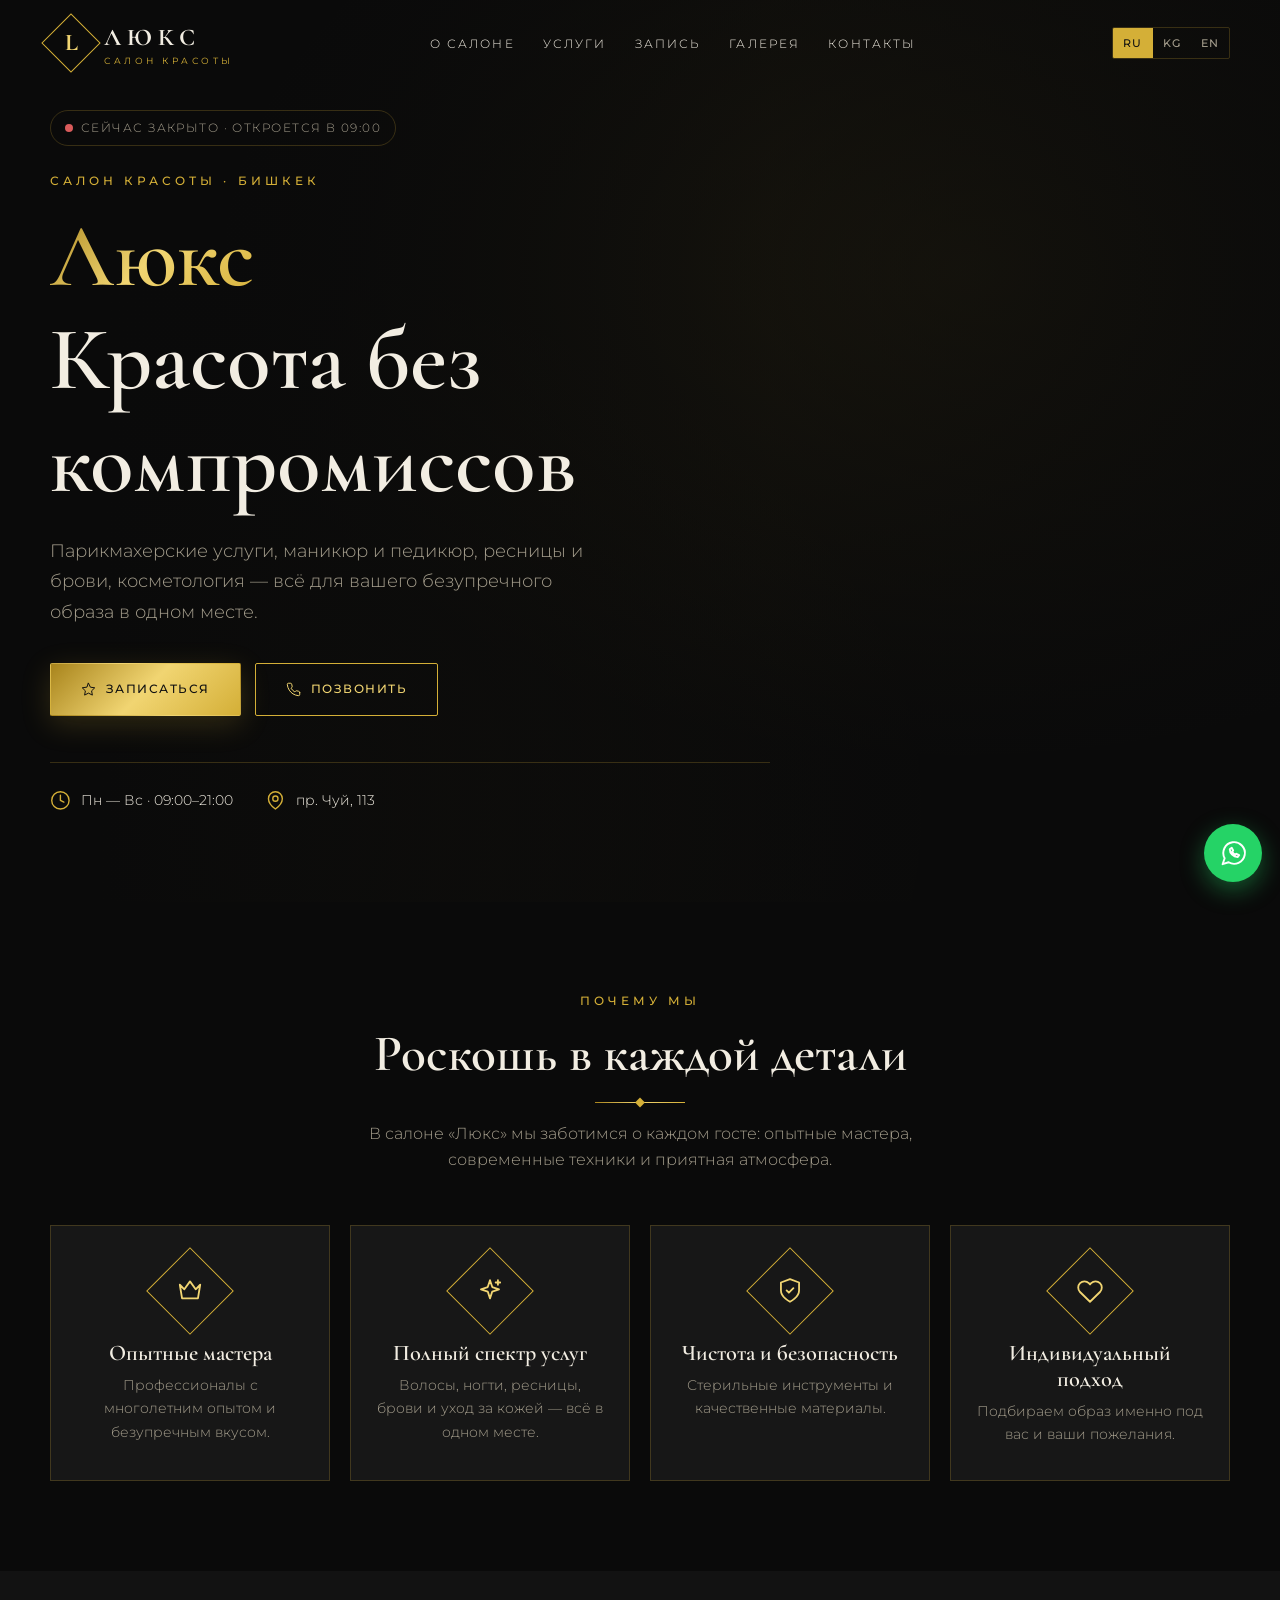
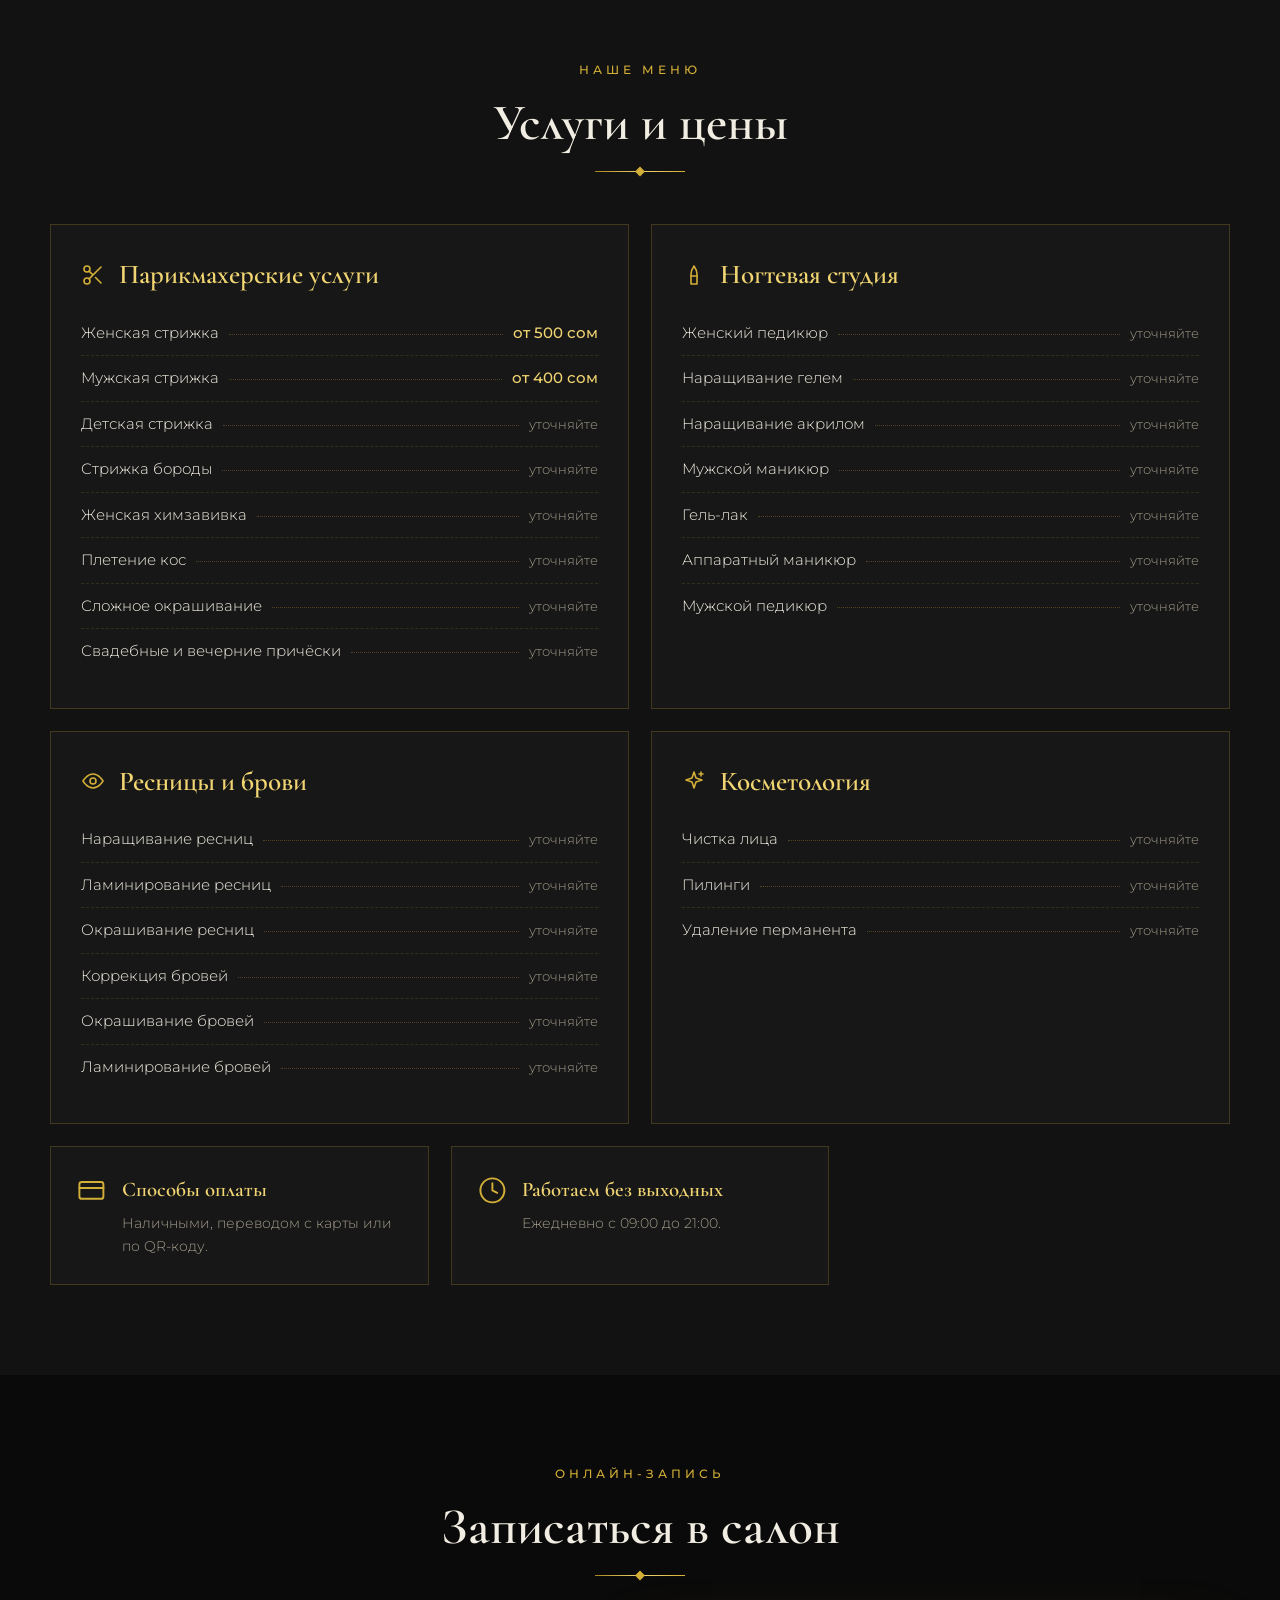
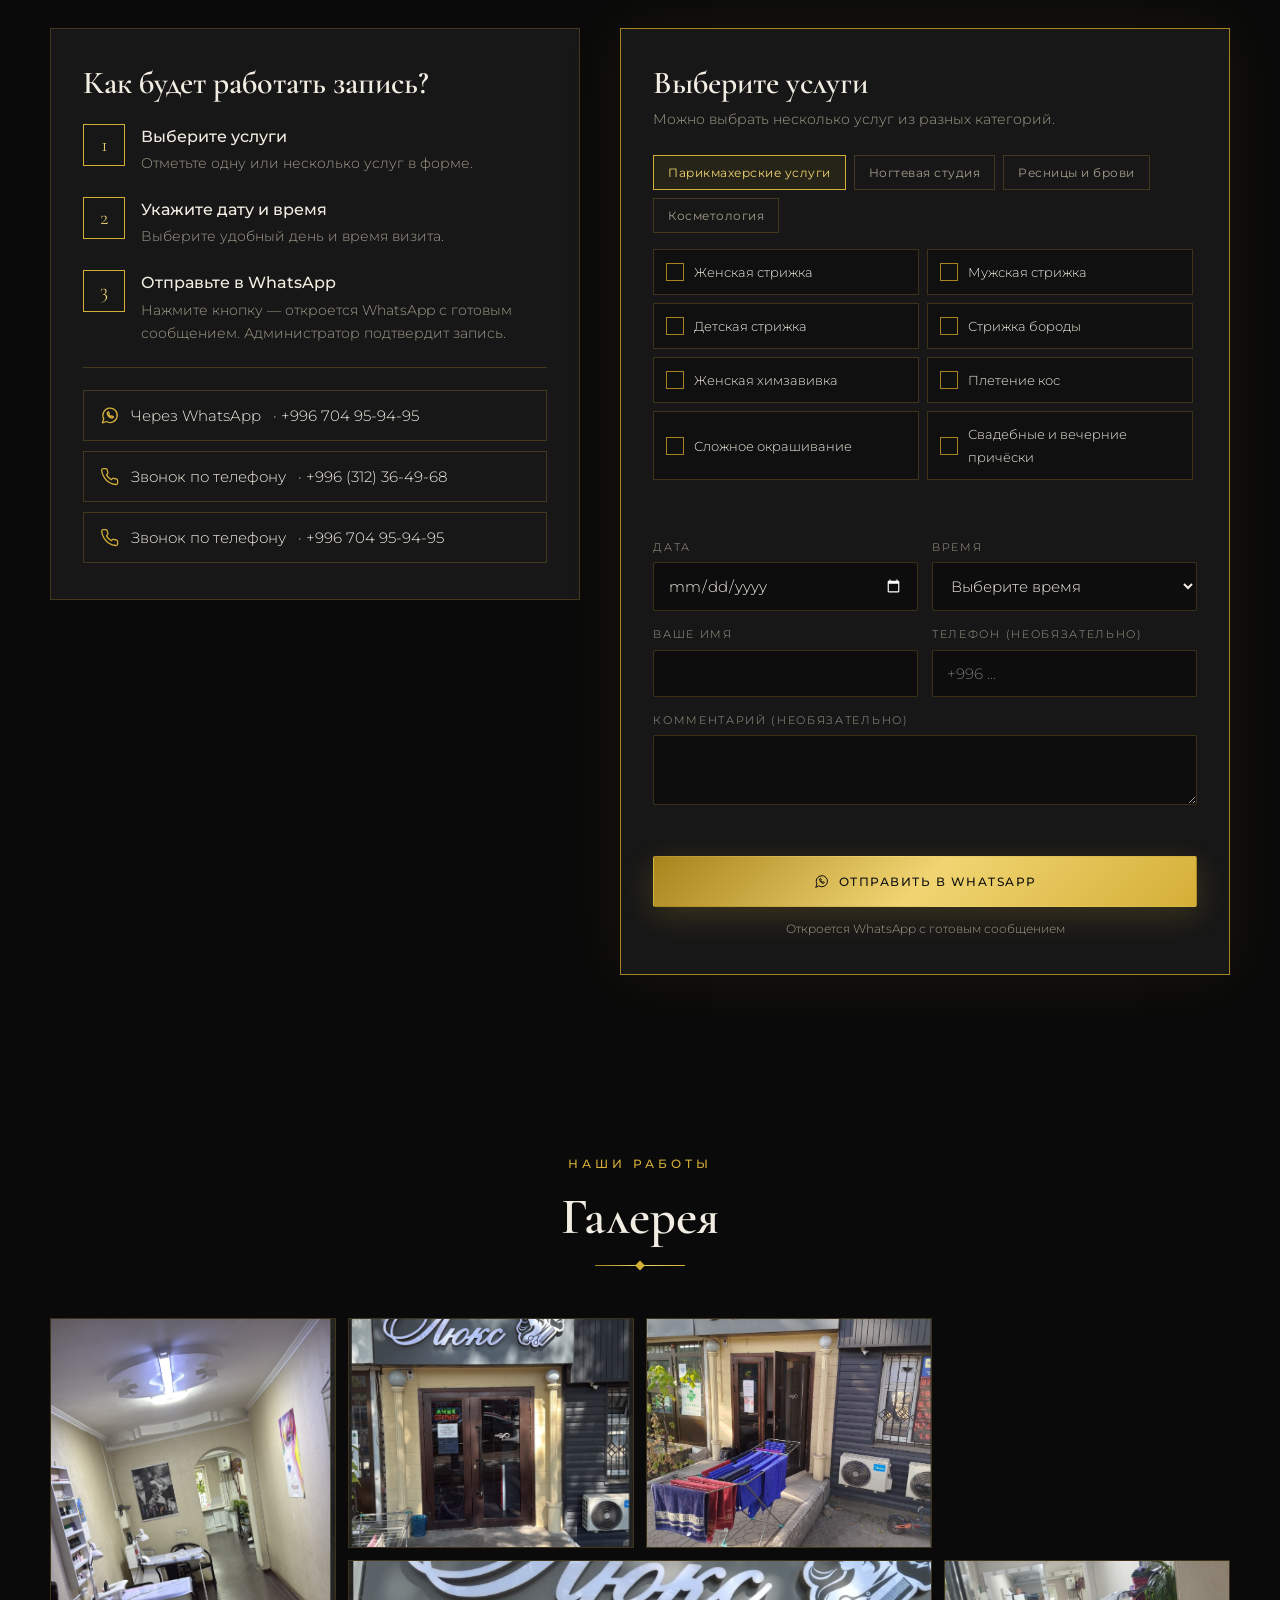
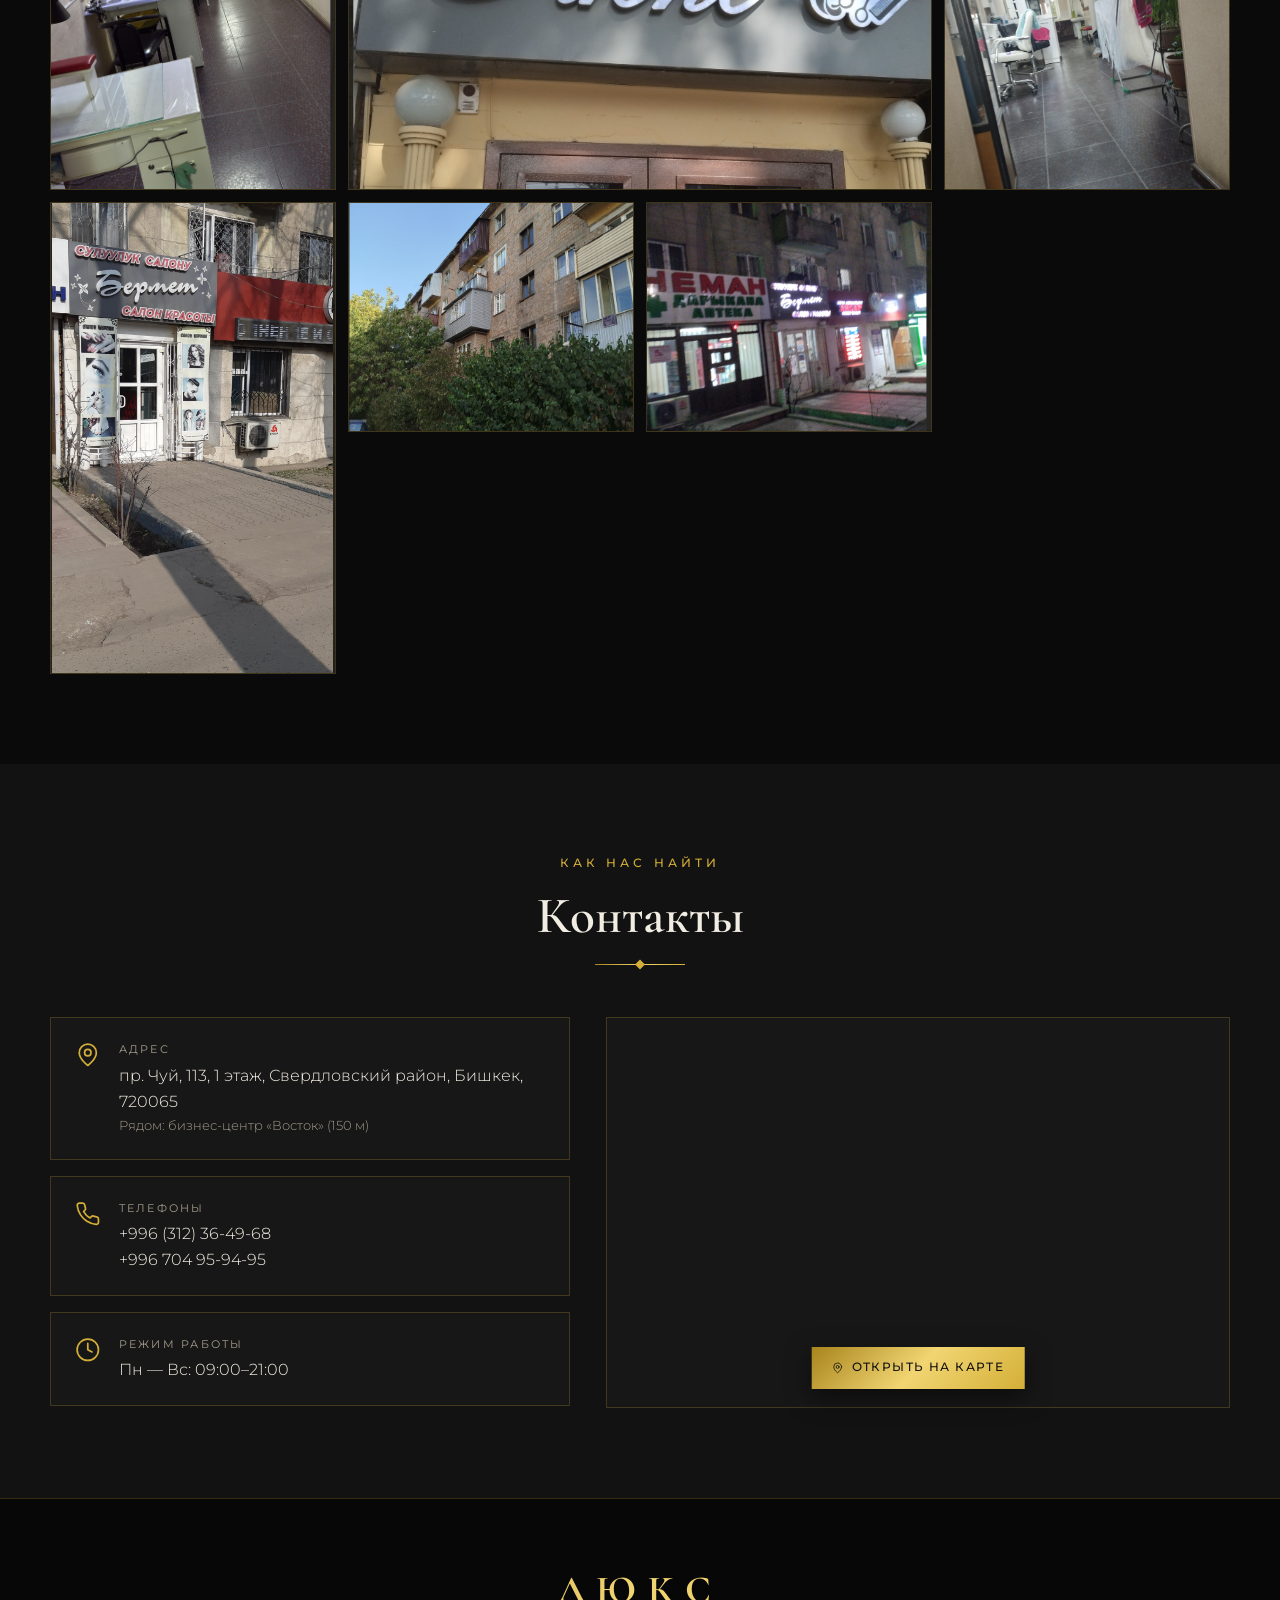
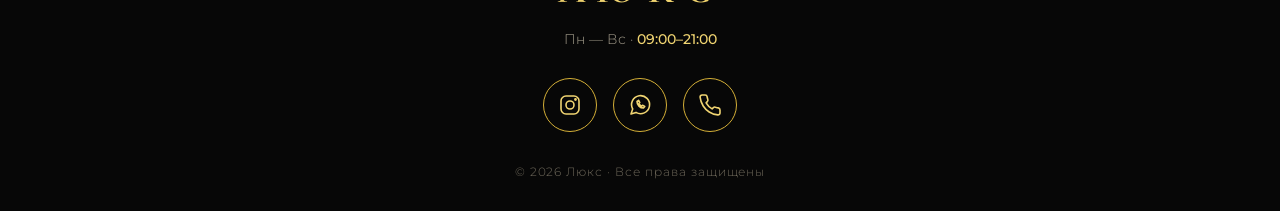
==== index.html @ d531ae34 "new site Lux" ====
<!DOCTYPE html>
<html lang="ru">
<head>
<meta charset="UTF-8">
<meta name="viewport" content="width=device-width, initial-scale=1">
<title>Люкс — Салон красоты, Бишкек</title>
<meta name="description" content="Салон красоты «Люкс» в Бишкеке: парикмахерские услуги, маникюр, педикюр, ресницы, брови, косметология. Ежедневно 09:00–21:00.">
<link rel="preconnect" href="https://fonts.googleapis.com">
<link rel="preconnect" href="https://fonts.gstatic.com" crossorigin>
<link href="https://fonts.googleapis.com/css2?family=Cormorant+Garamond:wght@500;600;700&family=Montserrat:wght@300;400;500;600&display=swap" rel="stylesheet">
<style>
:root{
  --bg:#0a0a0a; --bg2:#121212; --card:#171717; --line:rgba(212,175,55,.22);
  --gold:#d4af37; --gold2:#f1d572; --gold3:#a8841c; --text:#f2ede2; --muted:#a49d8c;
  --grad:linear-gradient(135deg,#a8841c 0%,#f1d572 50%,#d4af37 100%);
}
*{box-sizing:border-box;margin:0;padding:0}
html{scroll-behavior:smooth;-webkit-text-size-adjust:100%}
body{background:var(--bg);color:var(--text);font-family:'Montserrat',sans-serif;font-weight:300;line-height:1.65;overflow-x:hidden}
img{max-width:100%;display:block}
a{color:inherit;text-decoration:none}
svg{width:1em;height:1em;fill:none;stroke:currentColor;stroke-width:1.6;stroke-linecap:round;stroke-linejoin:round;flex:none}
.container{width:min(1180px,100% - 32px);margin-inline:auto}
section{padding:90px 0}
h1,h2,h3{font-family:'Cormorant Garamond',serif;font-weight:600;line-height:1.15}
.gold-text{background:var(--grad);-webkit-background-clip:text;background-clip:text;color:transparent}
.eyebrow{color:var(--gold);letter-spacing:.35em;text-transform:uppercase;font-size:.72rem;font-weight:500;display:block;margin-bottom:14px}
.section-head{text-align:center;margin-bottom:52px}
.section-head h2{font-size:clamp(2rem,5vw,3.2rem)}
.section-head .sep{width:90px;height:1px;background:var(--grad);margin:18px auto 0;position:relative}
.section-head .sep::after{content:"";position:absolute;left:50%;top:-3px;width:7px;height:7px;background:var(--gold);transform:translateX(-50%) rotate(45deg)}
.section-head p{color:var(--muted);margin-top:18px;max-width:560px;margin-inline:auto}

/* Buttons */
.btn{display:inline-flex;align-items:center;justify-content:center;gap:10px;padding:15px 30px;border-radius:2px;font-weight:500;letter-spacing:.12em;text-transform:uppercase;font-size:.78rem;border:1px solid var(--gold);cursor:pointer;transition:.3s;font-family:inherit}
.btn svg{font-size:1.2em}
.btn-gold{background:var(--grad);color:#111;border-color:transparent;box-shadow:0 8px 30px rgba(212,175,55,.2)}
.btn-gold:hover{transform:translateY(-2px);box-shadow:0 12px 36px rgba(212,175,55,.38)}
.btn-line{background:transparent;color:var(--gold2)}
.btn-line:hover{background:var(--gold);color:#111}

/* Header */
header{position:fixed;inset:0 0 auto 0;z-index:50;transition:.35s;padding:18px 0}
header.scrolled{background:rgba(10,10,10,.92);backdrop-filter:blur(12px);padding:10px 0;border-bottom:1px solid var(--line)}
.nav{display:flex;align-items:center;justify-content:space-between;gap:16px}
.logo{display:flex;align-items:center;gap:12px}
.logo-mark{width:42px;height:42px;border:1px solid var(--gold);display:grid;place-items:center;transform:rotate(45deg)}
.logo-mark span{transform:rotate(-45deg);font-family:'Cormorant Garamond',serif;font-size:1.5rem;font-weight:700;color:var(--gold2)}
.logo-text{font-family:'Cormorant Garamond',serif;font-size:1.5rem;letter-spacing:.25em;font-weight:700}
.logo-text small{display:block;font-family:'Montserrat';font-size:.55rem;letter-spacing:.4em;color:var(--gold);font-weight:400;margin-top:-4px}
nav ul{display:flex;gap:28px;list-style:none}
nav a{font-size:.74rem;letter-spacing:.18em;text-transform:uppercase;color:var(--text);position:relative;padding:6px 0;transition:.3s}
nav a::after{content:"";position:absolute;left:0;bottom:0;height:1px;width:0;background:var(--gold);transition:.3s}
nav a:hover{color:var(--gold2)}nav a:hover::after{width:100%}
.nav-right{display:flex;align-items:center;gap:14px}
.lang{display:flex;border:1px solid var(--line);border-radius:2px;overflow:hidden}
.lang button{background:none;border:0;color:var(--muted);font:500 .7rem 'Montserrat';padding:8px 10px;cursor:pointer;letter-spacing:.1em;transition:.2s}
.lang button.active{background:var(--gold);color:#111}
.burger{display:none;background:none;border:1px solid var(--line);color:var(--gold);width:42px;height:42px;font-size:1.3rem;cursor:pointer;border-radius:2px;place-items:center}

/* Hero */
.hero{min-height:100vh;min-height:100svh;display:flex;align-items:center;position:relative;padding-top:110px;
  background:radial-gradient(ellipse at 75% 30%,rgba(212,175,55,.14),transparent 55%),radial-gradient(ellipse at 10% 90%,rgba(212,175,55,.08),transparent 50%),var(--bg)}
.hero::before{content:"";position:absolute;inset:0;background-image:url('photos/hero.jpg');background-size:cover;background-position:center;opacity:.28}
.hero::after{content:"";position:absolute;inset:0;background:linear-gradient(90deg,var(--bg) 8%,rgba(10,10,10,.55) 60%,rgba(10,10,10,.85))}
.hero .container{position:relative;z-index:2}
.hero-inner{max-width:720px}
.hero h1{font-size:clamp(2.6rem,8vw,5.6rem);margin-bottom:22px}
.hero p.lead{font-size:clamp(1rem,2vw,1.15rem);color:var(--muted);max-width:540px;margin-bottom:36px}
.hero-actions{display:flex;flex-wrap:wrap;gap:14px;margin-bottom:46px}
.hero-info{display:flex;flex-wrap:wrap;gap:12px 32px;padding-top:26px;border-top:1px solid var(--line)}
.hero-info div{display:flex;align-items:center;gap:10px;font-size:.88rem}
.hero-info svg{color:var(--gold);font-size:1.3rem}
.status{display:inline-flex;align-items:center;gap:8px;font-size:.75rem;letter-spacing:.12em;text-transform:uppercase;padding:7px 14px;border:1px solid var(--line);border-radius:30px;margin-bottom:26px;color:var(--muted)}
.status i{width:8px;height:8px;border-radius:50%;background:#777}
.status.open i{background:#3ecf6e;box-shadow:0 0 10px #3ecf6e}.status.open{color:#bfe8cd}
.status.closed i{background:#d95b5b}

/* About */
.about-grid{display:grid;grid-template-columns:repeat(4,1fr);gap:20px}
.feat{background:var(--card);border:1px solid var(--line);padding:34px 24px;text-align:center;transition:.35s;position:relative}
.feat:hover{transform:translateY(-6px);border-color:var(--gold)}
.feat .ico{width:62px;height:62px;margin:0 auto 18px;border:1px solid var(--gold);display:grid;place-items:center;font-size:1.7rem;color:var(--gold2);transform:rotate(45deg)}
.feat .ico svg{transform:rotate(-45deg)}
.feat h3{font-size:1.4rem;margin-bottom:8px}
.feat p{color:var(--muted);font-size:.88rem}

/* Services */
.services{background:var(--bg2)}
.svc-grid{display:grid;grid-template-columns:repeat(2,1fr);gap:22px}
.svc-card{background:var(--card);border:1px solid var(--line);padding:34px 30px;transition:.3s}
.svc-card:hover{border-color:var(--gold)}
.svc-card h3{display:flex;align-items:center;gap:14px;font-size:1.7rem;margin-bottom:20px;color:var(--gold2)}
.svc-card h3 svg{font-size:1.5rem;color:var(--gold)}
.svc-list{list-style:none}
.svc-list li{display:flex;align-items:baseline;gap:10px;padding:10px 0;border-bottom:1px dashed rgba(212,175,55,.15);font-size:.93rem}
.svc-list li:last-child{border:0}
.svc-list .dots{flex:1;border-bottom:1px dotted rgba(212,175,55,.3);transform:translateY(-3px)}
.svc-list .price{color:var(--gold2);font-weight:500;white-space:nowrap}
.svc-list .price.ask{color:var(--muted);font-weight:300;font-size:.8rem}
.extras{display:grid;grid-template-columns:repeat(3,1fr);gap:22px;margin-top:22px}
.extra{background:var(--card);border:1px solid var(--line);padding:26px;display:flex;gap:16px;align-items:flex-start}
.extra svg{font-size:1.8rem;color:var(--gold);margin-top:3px}
.extra h4{font-family:'Cormorant Garamond',serif;font-size:1.3rem;color:var(--gold2);margin-bottom:4px;font-weight:600}
.extra p{color:var(--muted);font-size:.88rem}

/* Booking */
.booking-wrap{display:grid;grid-template-columns:1fr 1.15fr;gap:40px;align-items:start}
.how{background:var(--card);border:1px solid var(--line);padding:36px 32px}
.how h3{font-size:2rem;margin-bottom:22px}
.how .step{display:flex;gap:16px;margin-bottom:22px}
.how .step .n{width:42px;height:42px;flex:none;display:grid;place-items:center;border:1px solid var(--gold);color:var(--gold2);font-family:'Cormorant Garamond',serif;font-size:1.3rem}
.how .step h4{font-size:1rem;font-weight:500;margin-bottom:2px}
.how .step p{color:var(--muted);font-size:.87rem}
.how .calls{display:flex;flex-direction:column;gap:10px;margin-top:8px;padding-top:22px;border-top:1px solid var(--line)}
.how .calls a{display:flex;align-items:center;gap:12px;padding:12px 16px;border:1px solid var(--line);transition:.3s;font-size:.95rem}
.how .calls a:hover{border-color:var(--gold);color:var(--gold2)}
.how .calls svg{color:var(--gold);font-size:1.2rem}
form{background:var(--card);border:1px solid var(--gold3);padding:36px 32px;box-shadow:0 0 60px rgba(212,175,55,.07)}
form h3{font-size:2rem;margin-bottom:6px}
form>p.sub{color:var(--muted);font-size:.88rem;margin-bottom:24px}
.tabs{display:flex;flex-wrap:wrap;gap:8px;margin-bottom:16px}
.tab{background:transparent;border:1px solid var(--line);color:var(--muted);padding:9px 14px;font:400 .78rem 'Montserrat';cursor:pointer;transition:.25s;letter-spacing:.04em}
.tab.active{border-color:var(--gold);color:var(--gold2);background:rgba(212,175,55,.08)}
.chips{display:grid;grid-template-columns:repeat(2,1fr);gap:8px;max-height:290px;overflow:auto;padding-right:4px;margin-bottom:12px}
.chip{display:flex;align-items:center;gap:10px;padding:11px 12px;border:1px solid var(--line);cursor:pointer;font-size:.84rem;transition:.2s;user-select:none;background:#101010}
.chip:hover{border-color:var(--gold3)}
.chip .box{width:18px;height:18px;border:1px solid var(--gold3);flex:none;display:grid;place-items:center;color:transparent;font-size:.8rem}
.chip.sel{border-color:var(--gold);background:rgba(212,175,55,.1)}
.chip.sel .box{background:var(--gold);color:#111}
.selected{min-height:26px;margin-bottom:20px;font-size:.82rem;color:var(--gold2)}
.selected b{font-weight:500;color:var(--muted)}
.row{display:grid;grid-template-columns:1fr 1fr;gap:14px;margin-bottom:14px}
.field label{display:block;font-size:.7rem;letter-spacing:.15em;text-transform:uppercase;color:var(--muted);margin-bottom:6px}
.field input,.field select,.field textarea{width:100%;background:#0d0d0d;border:1px solid var(--line);color:var(--text);padding:13px 14px;font:300 .95rem 'Montserrat';border-radius:2px;outline:none;transition:.25s;color-scheme:dark}
.field input:focus,.field select:focus,.field textarea:focus{border-color:var(--gold)}
.field textarea{resize:vertical;min-height:70px}
.field.full{margin-bottom:14px}
.err{color:#ff8a8a;font-size:.82rem;min-height:20px;margin:4px 0 8px}
form .btn{width:100%;padding:17px}
.wa-note{text-align:center;color:var(--muted);font-size:.75rem;margin-top:12px}

/* Gallery */
.services+.gallery,.gallery{background:var(--bg)}
.gal-grid{display:grid;grid-template-columns:repeat(4,1fr);grid-auto-rows:230px;gap:12px}
.gal-item{position:relative;overflow:hidden;border:1px solid var(--line);background:linear-gradient(135deg,#161616,#0e0e0e)}
.gal-item:nth-child(1),.gal-item:nth-child(6){grid-row:span 2}
.gal-item:nth-child(4){grid-column:span 2}
.gal-item img{position:absolute;inset:0;width:100%;height:100%;object-fit:cover;transition:.6s}
.gal-item:hover img{transform:scale(1.07)}
.gal-item .ph{position:absolute;inset:0;display:grid;place-items:center;text-align:center;color:var(--gold3);font-size:.7rem;letter-spacing:.15em;text-transform:uppercase}
.gal-item .ph svg{font-size:2rem;display:block;margin:0 auto 8px}

/* Contacts */
.contacts{background:var(--bg2)}
.contact-grid{display:grid;grid-template-columns:1fr 1.2fr;gap:36px}
.c-list{display:flex;flex-direction:column;gap:16px}
.c-item{display:flex;gap:18px;background:var(--card);border:1px solid var(--line);padding:22px 24px;align-items:flex-start}
.c-item>svg{font-size:1.6rem;color:var(--gold);margin-top:2px}
.c-item h4{font-size:.7rem;letter-spacing:.2em;text-transform:uppercase;color:var(--muted);font-weight:400;margin-bottom:4px}
.c-item p,.c-item a{font-size:.98rem;display:block}
.c-item a:hover{color:var(--gold2)}
.map{border:1px solid var(--line);min-height:380px;background:var(--card);position:relative}
.map iframe{width:100%;height:100%;min-height:380px;border:0;filter:grayscale(1) invert(.92) contrast(.9) sepia(.3)}

.map-hit{position:absolute;inset:0;width:100%;height:100%;background:transparent;border:0;cursor:pointer;z-index:2}
.map-badge{position:absolute;left:50%;bottom:18px;transform:translateX(-50%);z-index:3;display:flex;align-items:center;gap:8px;background:var(--grad);color:#111;padding:11px 20px;font-size:.74rem;letter-spacing:.12em;text-transform:uppercase;font-weight:500;pointer-events:none;box-shadow:0 8px 24px rgba(0,0,0,.5);white-space:nowrap}
.map:hover .map-badge{filter:brightness(1.1)}
.modal{position:fixed;inset:0;z-index:100;background:rgba(0,0,0,.78);backdrop-filter:blur(4px);display:grid;place-items:center;padding:16px}
.modal[hidden]{display:none}
.modal-box{position:relative;width:min(380px,100%);background:var(--card);border:1px solid var(--gold);padding:34px 24px 24px;text-align:center}
.modal-box h3{font-size:1.9rem;margin-bottom:4px;color:var(--gold2)}
.modal-box p{color:var(--muted);font-size:.85rem;margin-bottom:20px}
.modal-x{position:absolute;top:10px;right:10px;width:36px;height:36px;background:none;border:1px solid var(--line);color:var(--gold);display:grid;place-items:center;cursor:pointer;font-size:1.1rem}
.map-opt{display:flex;align-items:center;gap:14px;padding:14px 18px;border:1px solid var(--line);margin-top:10px;transition:.25s;font-size:.95rem;text-align:left}
.map-opt svg{color:var(--gold);font-size:1.3rem}
.map-opt:hover{border-color:var(--gold);color:var(--gold2);background:rgba(212,175,55,.07)}

/* Footer */
footer{padding:60px 0 30px;border-top:1px solid var(--line);background:#070707;text-align:center}
.f-logo{font-family:'Cormorant Garamond',serif;font-size:2.4rem;letter-spacing:.3em;font-weight:700;margin-bottom:6px}
.f-hours{color:var(--muted);font-size:.9rem;margin-bottom:26px}
.f-hours b{color:var(--gold2);font-weight:500}
.socials{display:flex;justify-content:center;gap:16px;margin-bottom:30px}
.socials a{width:54px;height:54px;border:1px solid var(--gold);display:grid;place-items:center;font-size:1.5rem;color:var(--gold2);transition:.3s;border-radius:50%}
.socials a:hover{background:var(--gold);color:#111;transform:translateY(-4px)}
.copy{color:#6f695b;font-size:.75rem;letter-spacing:.08em}

/* Floating WA */
.fab{position:fixed;right:18px;bottom:18px;width:58px;height:58px;border-radius:50%;background:#25d366;color:#fff;display:grid;place-items:center;font-size:1.8rem;z-index:40;box-shadow:0 8px 24px rgba(37,211,102,.4);animation:pulse 2.4s infinite}
@keyframes pulse{0%{box-shadow:0 0 0 0 rgba(37,211,102,.55)}70%{box-shadow:0 0 0 18px rgba(37,211,102,0)}100%{box-shadow:0 0 0 0 rgba(37,211,102,0)}}

.reveal{opacity:0;transform:translateY(28px);transition:opacity .8s,transform .8s}
.reveal.in{opacity:1;transform:none}

/* Responsive */
@media(max-width:1024px){
  .about-grid{grid-template-columns:repeat(2,1fr)}
  .booking-wrap,.contact-grid{grid-template-columns:1fr}
  .gal-grid{grid-template-columns:repeat(3,1fr)}
  .gal-item:nth-child(4){grid-column:span 1}
}
@media(max-width:900px){
  .burger{display:grid}
  nav{position:fixed;inset:0 0 0 auto;width:min(310px,82vw);background:#0b0b0b;border-left:1px solid var(--line);padding:90px 28px 28px;transform:translateX(100%);transition:.4s;z-index:60}
  nav.open{transform:none;box-shadow:-20px 0 60px rgba(0,0,0,.7)}
  nav ul{flex-direction:column;gap:6px}
  nav a{display:block;padding:14px 0;border-bottom:1px solid var(--line)}
  .nav-close{display:grid!important}
  .svc-grid,.extras{grid-template-columns:1fr}
}
.nav-close{display:none;position:absolute;top:22px;right:22px;background:none;border:1px solid var(--line);color:var(--gold);width:40px;height:40px;place-items:center;font-size:1.2rem;cursor:pointer}
@media(max-width:640px){
  section{padding:64px 0}
  .logo-text{font-size:1.2rem;letter-spacing:.18em}
  .logo-mark{width:34px;height:34px}
  .about-grid{grid-template-columns:1fr}
  .row{grid-template-columns:1fr}
  .chips{grid-template-columns:1fr}
  .gal-grid{grid-template-columns:repeat(2,1fr);grid-auto-rows:170px}
  .gal-item:nth-child(1),.gal-item:nth-child(6){grid-row:span 1}
  .hero-actions .btn{width:100%}
  form,.how{padding:26px 18px}
  .lang button{padding:7px 8px}
}
@media(max-width:380px){.logo-text small{display:none}.nav-right{gap:8px}}
@media(prefers-reduced-motion:reduce){*{animation:none!important;transition:none!important}html{scroll-behavior:auto}}
</style>
</head>
<body>

<!-- SVG icon sprite -->
<svg width="0" height="0" style="position:absolute" aria-hidden="true">
  <defs>
    <symbol id="i-scissors" viewBox="0 0 24 24"><circle cx="6" cy="6" r="3"/><circle cx="6" cy="18" r="3"/><path d="M20 4 8.1 15.9M14.5 14.5 20 20M8.1 8.1 12 12"/></symbol>
    <symbol id="i-nail" viewBox="0 0 24 24"><path d="M12 3c-2 3-3 5-3 8v10h6V11c0-3-1-5-3-8z"/><path d="M9 13h6"/></symbol>
    <symbol id="i-eye" viewBox="0 0 24 24"><path d="M2 12s4-7 10-7 10 7 10 7-4 7-10 7S2 12 2 12z"/><circle cx="12" cy="12" r="3"/></symbol>
    <symbol id="i-sparkle" viewBox="0 0 24 24"><path d="M12 3l2 6 6 2-6 2-2 6-2-6-6-2 6-2z"/><path d="M19 3v4M17 5h4"/></symbol>
    <symbol id="i-phone" viewBox="0 0 24 24"><path d="M22 16.9v3a2 2 0 0 1-2.2 2A19.8 19.8 0 0 1 11.2 19a19.5 19.5 0 0 1-6-6A19.8 19.8 0 0 1 2.1 4.2 2 2 0 0 1 4.1 2h3a2 2 0 0 1 2 1.7c.1 1 .4 1.9.7 2.8a2 2 0 0 1-.5 2.1L8.1 9.9a16 16 0 0 0 6 6l1.3-1.3a2 2 0 0 1 2.1-.4c.9.3 1.8.6 2.8.7a2 2 0 0 1 1.7 2z"/></symbol>
    <symbol id="i-pin" viewBox="0 0 24 24"><path d="M20 10c0 6-8 12-8 12S4 16 4 10a8 8 0 0 1 16 0z"/><circle cx="12" cy="10" r="3"/></symbol>
    <symbol id="i-clock" viewBox="0 0 24 24"><circle cx="12" cy="12" r="10"/><path d="M12 6v6l4 2"/></symbol>
    <symbol id="i-home" viewBox="0 0 24 24"><path d="M3 11 12 3l9 8v10a1 1 0 0 1-1 1h-5v-7H9v7H4a1 1 0 0 1-1-1z"/></symbol>
    <symbol id="i-card" viewBox="0 0 24 24"><rect x="2" y="5" width="20" height="14" rx="2"/><path d="M2 10h20"/></symbol>
    <symbol id="i-qr" viewBox="0 0 24 24"><rect x="3" y="3" width="7" height="7"/><rect x="14" y="3" width="7" height="7"/><rect x="3" y="14" width="7" height="7"/><path d="M14 14h3v3h-3zM20 14v.01M14 20h3M20 17v4"/></symbol>
    <symbol id="i-crown" viewBox="0 0 24 24"><path d="M3 7l4 4 5-7 5 7 4-4-2 12H5z"/></symbol>
    <symbol id="i-heart" viewBox="0 0 24 24"><path d="M20.8 5.6a5.5 5.5 0 0 0-7.8 0L12 6.7l-1-1.1a5.5 5.5 0 0 0-7.8 7.8L12 22l8.8-8.6a5.5 5.5 0 0 0 0-7.8z"/></symbol>
    <symbol id="i-shield" viewBox="0 0 24 24"><path d="M12 22s8-4 8-10V5l-8-3-8 3v7c0 6 8 10 8 10z"/><path d="m9 12 2 2 4-4"/></symbol>
    <symbol id="i-star" viewBox="0 0 24 24"><path d="m12 2 3.1 6.3 6.9 1-5 4.9 1.2 6.8L12 17.8 5.8 21l1.2-6.8-5-4.9 6.9-1z"/></symbol>
    <symbol id="i-image" viewBox="0 0 24 24"><rect x="3" y="3" width="18" height="18" rx="2"/><circle cx="8.5" cy="8.5" r="1.5"/><path d="m21 15-5-5L5 21"/></symbol>
    <symbol id="i-check" viewBox="0 0 24 24"><path d="m5 12 5 5 9-10"/></symbol>
    <symbol id="i-menu" viewBox="0 0 24 24"><path d="M3 6h18M3 12h18M3 18h18"/></symbol>
    <symbol id="i-x" viewBox="0 0 24 24"><path d="M6 6l12 12M18 6 6 18"/></symbol>
    <symbol id="i-insta" viewBox="0 0 24 24"><rect x="3" y="3" width="18" height="18" rx="5"/><circle cx="12" cy="12" r="4"/><circle cx="17.5" cy="6.5" r=".6" fill="currentColor"/></symbol>
    <symbol id="i-wa" viewBox="0 0 24 24"><path d="M3 21l1.7-5A9 9 0 1 1 8 19.4z"/><path d="M9 8.5c0 3.5 3 6.5 6.5 6.5l1.3-1.5-2.3-1.2-1 .8c-1-.5-2-1.500-2.500-2.500l.8-1-1.200-2.300z"/></symbol>
  </defs>
</svg>

<header id="header">
  <div class="container nav">
    <a href="#home" class="logo" aria-label="Люкс">
      <div class="logo-mark"><span>L</span></div>
      <div class="logo-text">ЛЮКС<small data-i18n="logoSub">САЛОН КРАСОТЫ</small></div>
    </a>
    <nav id="nav">
      <button class="nav-close" id="navClose" aria-label="Close"><svg><use href="#i-x"/></svg></button>
      <ul>
        <li><a href="#about" data-i18n="nav_about">О салоне</a></li>
        <li><a href="#services" data-i18n="nav_services">Услуги</a></li>
        <li><a href="#booking" data-i18n="nav_booking">Запись</a></li>
        <li><a href="#gallery" data-i18n="nav_gallery">Галерея</a></li>
        <li><a href="#contacts" data-i18n="nav_contacts">Контакты</a></li>
      </ul>
    </nav>
    <div class="nav-right">
      <div class="lang" id="lang">
        <button data-lang="ru">RU</button>
        <button data-lang="ky">KG</button>
        <button data-lang="en">EN</button>
      </div>
      <button class="burger" id="burger" aria-label="Menu"><svg><use href="#i-menu"/></svg></button>
    </div>
  </div>
</header>

<main>
<!-- HERO -->
<section class="hero" id="home">
  <div class="container">
    <div class="hero-inner">
      <div class="status" id="status"><i></i><span id="statusText"></span></div>
      <span class="eyebrow" data-i18n="hero_eyebrow">Салон красоты · Бишкек</span>
      <h1><span class="gold-text">Люкс</span><br><span data-i18n="hero_title">Красота без компромиссов</span></h1>
      <p class="lead" data-i18n="hero_lead">Парикмахерские услуги, маникюр и педикюр, ресницы и брови, косметология — всё для вашего безупречного образа в одном месте.</p>
      <div class="hero-actions">
        <a href="#booking" class="btn btn-gold"><svg><use href="#i-star"/></svg><span data-i18n="hero_cta">Записаться</span></a>
        <a href="tel:+996312364968" class="btn btn-line"><svg><use href="#i-phone"/></svg><span data-i18n="hero_call">Позвонить</span></a>
      </div>
      <div class="hero-info">
        <div><svg><use href="#i-clock"/></svg><span data-i18n="hours_short">Пн — Вс · 09:00–21:00</span></div>
        <div><svg><use href="#i-pin"/></svg><span data-i18n="addr_short">пр. Чуй, 113</span></div>
      </div>
    </div>
  </div>
</section>

<!-- ABOUT -->
<section id="about">
  <div class="container">
    <div class="section-head reveal">
      <span class="eyebrow" data-i18n="about_eyebrow">Почему мы</span>
      <h2 data-i18n="about_title">Роскошь в каждой детали</h2>
      <div class="sep"></div>
      <p data-i18n="about_text">В салоне «Люкс» мы заботимся о каждом госте: опытные мастера, современные техники и приятная атмосфера.</p>
    </div>
    <div class="about-grid">
      <div class="feat reveal"><div class="ico"><svg><use href="#i-crown"/></svg></div><h3 data-i18n="f1_t">Опытные мастера</h3><p data-i18n="f1_p">Профессионалы с многолетним опытом и безупречным вкусом.</p></div>
      <div class="feat reveal"><div class="ico"><svg><use href="#i-sparkle"/></svg></div><h3 data-i18n="f2_t">Полный спектр услуг</h3><p data-i18n="f2_p">Волосы, ногти, ресницы, брови и уход за кожей — всё в одном месте.</p></div>
      <div class="feat reveal"><div class="ico"><svg><use href="#i-shield"/></svg></div><h3 data-i18n="f3_t">Чистота и безопасность</h3><p data-i18n="f3_p">Стерильные инструменты и качественные материалы.</p></div>
      <div class="feat reveal"><div class="ico"><svg><use href="#i-heart"/></svg></div><h3 data-i18n="f4_t">Индивидуальный подход</h3><p data-i18n="f4_p">Подбираем образ именно под вас и ваши пожелания.</p></div>
    </div>
  </div>
</section>

<!-- SERVICES -->
<section class="services" id="services">
  <div class="container">
    <div class="section-head reveal">
      <span class="eyebrow" data-i18n="svc_eyebrow">Наше меню</span>
      <h2 data-i18n="svc_title">Услуги и цены</h2>
      <div class="sep"></div>
    </div>
    <div class="svc-grid" id="svcGrid"></div>
    <div class="extras">
      <div class="extra reveal"><svg><use href="#i-card"/></svg><div><h4 data-i18n="ex2_t">Способы оплаты</h4><p data-i18n="ex2_p">Наличными, переводом с карты или по QR-коду.</p></div></div>
      <div class="extra reveal"><svg><use href="#i-clock"/></svg><div><h4 data-i18n="ex3_t">Работаем без выходных</h4><p data-i18n="ex3_p">Ежедневно с 09:00 до 21:00.</p></div></div>
    </div>
  </div>
</section>

<!-- BOOKING -->
<section id="booking">
  <div class="container">
    <div class="section-head reveal">
      <span class="eyebrow" data-i18n="book_eyebrow">Онлайн-запись</span>
      <h2 data-i18n="book_title">Записаться в салон</h2>
      <div class="sep"></div>
    </div>
    <div class="booking-wrap">
      <div class="how reveal">
        <h3 data-i18n="how_title">Как будет работать запись?</h3>
        <div class="step"><div class="n">1</div><div><h4 data-i18n="s1_t">Выберите услуги</h4><p data-i18n="s1_p">Отметьте одну или несколько услуг в форме.</p></div></div>
        <div class="step"><div class="n">2</div><div><h4 data-i18n="s2_t">Укажите дату и время</h4><p data-i18n="s2_p">Выберите удобный день и время визита.</p></div></div>
        <div class="step"><div class="n">3</div><div><h4 data-i18n="s3_t">Отправьте в WhatsApp</h4><p data-i18n="s3_p">Нажмите кнопку — откроется WhatsApp с готовым сообщением. Администратор подтвердит запись.</p></div></div>
        <div class="calls">
          <a href="https://wa.me/996704959495" target="_blank" rel="noopener"><svg><use href="#i-wa"/></svg><span data-i18n="via_wa">Через WhatsApp</span> · +996 704 95-94-95</a>
          <a href="tel:+996312364968"><svg><use href="#i-phone"/></svg><span data-i18n="via_call">Звонок по телефону</span> · +996 (312) 36-49-68</a>
          <a href="tel:+996704959495"><svg><use href="#i-phone"/></svg><span data-i18n="via_call">Звонок по телефону</span> · +996 704 95-94-95</a>
        </div>
      </div>

      <form id="bookForm" class="reveal" novalidate>
        <h3 data-i18n="form_title">Выберите услуги</h3>
        <p class="sub" data-i18n="form_sub">Можно выбрать несколько услуг из разных категорий.</p>
        <div class="tabs" id="tabs"></div>
        <div class="chips" id="chips"></div>
        <div class="selected" id="selected"></div>
        <div class="row">
          <div class="field"><label for="date" data-i18n="f_date">Дата</label><input type="date" id="date" required></div>
          <div class="field"><label for="time" data-i18n="f_time">Время</label><select id="time" required></select></div>
        </div>
        <div class="row">
          <div class="field"><label for="name" data-i18n="f_name">Ваше имя</label><input type="text" id="name" autocomplete="name" required></div>
          <div class="field"><label for="phone" data-i18n="f_phone">Телефон (необязательно)</label><input type="tel" id="phone" autocomplete="tel" placeholder="+996 ..."></div>
        </div>
        <div class="field full"><label for="comment" data-i18n="f_comment">Комментарий (необязательно)</label><textarea id="comment"></textarea></div>
        <div class="err" id="err" role="alert"></div>
        <button type="submit" class="btn btn-gold"><svg><use href="#i-wa"/></svg><span data-i18n="f_send">Отправить в WhatsApp</span></button>
        <div class="wa-note" data-i18n="f_note">Откроется WhatsApp с готовым сообщением</div>
      </form>
    </div>
  </div>
</section>

<!-- GALLERY -->
<section class="gallery" id="gallery">
  <div class="container">
    <div class="section-head reveal">
      <span class="eyebrow" data-i18n="gal_eyebrow">Наши работы</span>
      <h2 data-i18n="gal_title">Галерея</h2>
      <div class="sep"></div>
    </div>
    <!-- Положите свои фото в папку photos/ с именами 1.jpg … 8.jpg -->
    <div class="gal-grid" id="galGrid"></div>
  </div>
</section>

<!-- CONTACTS -->
<section class="contacts" id="contacts">
  <div class="container">
    <div class="section-head reveal">
      <span class="eyebrow" data-i18n="con_eyebrow">Как нас найти</span>
      <h2 data-i18n="con_title">Контакты</h2>
      <div class="sep"></div>
    </div>
    <div class="contact-grid">
      <div class="c-list reveal">
        <div class="c-item"><svg><use href="#i-pin"/></svg><div><h4 data-i18n="c_addr">Адрес</h4><p data-i18n="c_addr_v">пр. Чуй, 113, 1 этаж, Свердловский район, Бишкек, 720065</p><p style="color:var(--muted);font-size:.84rem" data-i18n="c_landmark">Рядом: бизнес-центр «Восток» (150 м)</p></div></div>
        <div class="c-item"><svg><use href="#i-phone"/></svg><div><h4 data-i18n="c_phone">Телефоны</h4><a href="tel:+996312364968">+996 (312) 36-49-68</a><a href="tel:+996704959495">+996 704 95-94-95</a></div></div>
        <div class="c-item"><svg><use href="#i-clock"/></svg><div><h4 data-i18n="c_hours">Режим работы</h4><p data-i18n="hours_full">Пн — Вс: 09:00–21:00</p></div></div>
      </div>
      <div class="map reveal">
        <iframe title="Map" loading="lazy" referrerpolicy="no-referrer-when-downgrade" src="https://www.openstreetmap.org/export/embed.html?bbox=74.6305%2C42.8725%2C74.6385%2C42.8768&layer=mapnik&marker=42.874635%2C74.634568"></iframe>
        <button type="button" class="map-hit" id="mapOpen" aria-label="Open map"></button>
        <div class="map-badge"><svg><use href="#i-pin"/></svg><span data-i18n="map_open">Открыть на карте</span></div>
      </div>
    </div>
  </div>
</section>
</main>

<footer>
  <div class="container">
    <div class="f-logo gold-text">ЛЮКС</div>
    <div class="f-hours"><span data-i18n="f_hours">Пн — Вс</span> · <b>09:00–21:00</b></div>
    <div class="socials">
      <!-- Замените # на ссылку вашего Instagram -->
      <a href="https://www.instagram.com/indira_stilist_bishkek" id="igLink" target="_blank" rel="noopener" aria-label="Instagram"><svg><use href="#i-insta"/></svg></a>
      <a href="https://wa.me/996704959495" target="_blank" rel="noopener" aria-label="WhatsApp"><svg><use href="#i-wa"/></svg></a>
      <a href="tel:+996312364968" aria-label="Phone"><svg><use href="#i-phone"/></svg></a>
    </div>
    <div class="copy">© <span id="year"></span> Люкс · <span data-i18n="rights">Все права защищены</span></div>
  </div>
</footer>

<!-- Выбор карты -->
<div class="modal" id="mapModal" role="dialog" aria-modal="true" aria-labelledby="mapTitle" hidden>
  <div class="modal-box">
    <button type="button" class="modal-x" id="mapClose" aria-label="Close"><svg><use href="#i-x"/></svg></button>
    <h3 id="mapTitle" data-i18n="map_choose">Выберите карту</h3>
    <p data-i18n="map_sub">Салон «Люкс», пр. Чуй, 113</p>
    <a class="map-opt" id="m2gis" target="_blank" rel="noopener" href="https://2gis.kg/bishkek/firm/70000001019366209?m=74.634568%2C42.874635%2F17.29"><svg><use href="#i-pin"/></svg><span>2GIS</span></a>
    <a class="map-opt" target="_blank" rel="noopener" href="https://www.google.com/maps/search/?api=1&query=42.874635,74.634568"><svg><use href="#i-pin"/></svg><span>Google Maps</span></a>
    <a class="map-opt" target="_blank" rel="noopener" href="https://yandex.com/maps/?pt=74.634568,42.874635&z=17&l=map"><svg><use href="#i-pin"/></svg><span>Yandex Maps</span></a>
    <a class="map-opt" target="_blank" rel="noopener" href="https://maps.apple.com/?ll=42.874635,74.634568&q=Lux"><svg><use href="#i-pin"/></svg><span>Apple Maps</span></a>
  </div>
</div>

<a class="fab" href="https://wa.me/996704959495" target="_blank" rel="noopener" aria-label="WhatsApp"><svg><use href="#i-wa"/></svg></a>

<script>
/* ===== НАСТРОЙКИ ===== */
const WA_NUMBER = "996704959495";            // номер WhatsApp салона
const OPEN_H = 9, CLOSE_H = 21;              // часы работы

/* ===== ПЕРЕВОДЫ ===== */
const I18N = {
ru:{
 logoSub:"САЛОН КРАСОТЫ",nav_about:"О салоне",nav_services:"Услуги",nav_booking:"Запись",nav_gallery:"Галерея",nav_contacts:"Контакты",
 hero_eyebrow:"Салон красоты · Бишкек",hero_title:"Красота без компромиссов",
 hero_lead:"Парикмахерские услуги, маникюр и педикюр, ресницы и брови, косметология — всё для вашего безупречного образа в одном месте.",
 hero_cta:"Записаться",hero_call:"Позвонить",hours_short:"Пн — Вс · 09:00–21:00",addr_short:"пр. Чуй, 113",
 open:"Сейчас открыто",closed:"Сейчас закрыто · откроется в 09:00",
 about_eyebrow:"Почему мы",about_title:"Роскошь в каждой детали",about_text:"В салоне «Люкс» мы заботимся о каждом госте: опытные мастера, современные техники и приятная атмосфера.",
 f1_t:"Опытные мастера",f1_p:"Профессионалы с многолетним опытом и безупречным вкусом.",
 f2_t:"Полный спектр услуг",f2_p:"Волосы, ногти, ресницы, брови и уход за кожей — всё в одном месте.",
 f3_t:"Чистота и безопасность",f3_p:"Стерильные инструменты и качественные материалы.",
 f4_t:"Индивидуальный подход",f4_p:"Подбираем образ именно под вас и ваши пожелания.",
 svc_eyebrow:"Наше меню",svc_title:"Услуги и цены",
 cat_hair:"Парикмахерские услуги",cat_nails:"Ногтевая студия",cat_lash:"Ресницы и брови",cat_cosmo:"Косметология",
 from:"от",som:"сом",ask:"уточняйте",
 ex1_t:"Выезд на дом",ex1_p:"Мастер приедет к вам — уточняйте у администратора.",
 ex2_t:"Способы оплаты",ex2_p:"Наличными, переводом с карты или по QR-коду.",
 ex3_t:"Работаем без выходных",ex3_p:"Ежедневно с 09:00 до 21:00.",
 book_eyebrow:"Онлайн-запись",book_title:"Записаться в салон",how_title:"Как будет работать запись?",
 s1_t:"Выберите услуги",s1_p:"Отметьте одну или несколько услуг в форме.",
 s2_t:"Укажите дату и время",s2_p:"Выберите удобный день и время визита.",
 s3_t:"Отправьте в WhatsApp",s3_p:"Нажмите кнопку — откроется WhatsApp с готовым сообщением. Администратор подтвердит запись.",
 via_wa:"Через WhatsApp",via_call:"Звонок по телефону",
 form_title:"Выберите услуги",form_sub:"Можно выбрать несколько услуг из разных категорий.",
 f_date:"Дата",f_time:"Время",f_name:"Ваше имя",f_phone:"Телефон (необязательно)",f_comment:"Комментарий (необязательно)",
 f_send:"Отправить в WhatsApp",f_note:"Откроется WhatsApp с готовым сообщением",
 sel_label:"Выбрано",pick_time:"Выберите время",
 e_svc:"Выберите хотя бы одну услугу.",e_date:"Выберите дату.",e_time:"Выберите время.",e_name:"Введите ваше имя.",
 wa_hello:"Здравствуйте!",wa_intro:"Хочу записаться в салон «Люкс».",wa_services:"Услуги",wa_date:"Дата",wa_time:"Время",wa_name:"Имя",wa_phone:"Телефон",wa_comment:"Комментарий",wa_thanks:"Спасибо!",
 gal_eyebrow:"Наши работы",gal_title:"Галерея",photo:"Ваше фото",
 con_eyebrow:"Как нас найти",con_title:"Контакты",c_addr:"Адрес",c_addr_v:"пр. Чуй, 113, 1 этаж, Свердловский район, Бишкек, 720065",c_landmark:"Рядом: бизнес-центр «Восток» (150 м)",
 c_phone:"Телефоны",c_hours:"Режим работы",hours_full:"Пн — Вс: 09:00–21:00",f_hours:"Пн — Вс",rights:"Все права защищены",
 map_open:"Открыть на карте",map_choose:"Выберите карту",map_sub:"Салон «Люкс», пр. Чуй, 113"},
ky:{
 logoSub:"ӨРӨМ САЛОНУ",nav_about:"Салон жөнүндө",nav_services:"Кызматтар",nav_booking:"Жазылуу",nav_gallery:"Галерея",nav_contacts:"Байланыш",
 hero_eyebrow:"Сулуулук салону · Бишкек",hero_title:"Компромиссиз сулуулук",
 hero_lead:"Чач тарач кызматтары, маникюр жана педикюр, кирпик жана каш, косметология — кемчиликсиз образыңыз үчүн баары бир жерде.",
 hero_cta:"Жазылуу",hero_call:"Чалуу",hours_short:"Дш — Жк · 09:00–21:00",addr_short:"Чүй пр., 113",
 open:"Азыр ачык",closed:"Азыр жабык · саат 09:00до ачылат",
 about_eyebrow:"Эмне үчүн биз",about_title:"Ар бир деталда люкс",about_text:"«Люкс» салонунда ар бир коноктун камын көрөбүз: тажрыйбалуу чеберлер, заманбап ыкмалар жана жагымдуу атмосфера.",
 f1_t:"Тажрыйбалуу чеберлер",f1_p:"Көп жылдык тажрыйбасы жана мыкты табити бар адистер.",
 f2_t:"Кызматтардын толук топтому",f2_p:"Чач, тырмак, кирпик, каш жана тери камкордугу — баары бир жерде.",
 f3_t:"Тазалык жана коопсуздук",f3_p:"Стерилдүү шаймандар жана сапаттуу материалдар.",
 f4_t:"Жеке мамиле",f4_p:"Сизге жана каалоолоруңузга жараша образ тандайбыз.",
 svc_eyebrow:"Биздин меню",svc_title:"Кызматтар жана баалар",
 cat_hair:"Чач тарач кызматтары",cat_nails:"Тырмак студиясы",cat_lash:"Кирпик жана каш",cat_cosmo:"Косметология",
 from:"баасы",som:"сомдон",ask:"сураңыз",
 ex1_t:"Үйгө чыгуу",ex1_p:"Чебер сизге барат — администратордан сураңыз.",
 ex2_t:"Төлөө жолдору",ex2_p:"Накталай, картадан которуу же QR-код аркылуу.",
 ex3_t:"Дем алышсыз иштейбиз",ex3_p:"Күн сайын 09:00дөн 21:00гө чейин.",
 book_eyebrow:"Онлайн жазылуу",book_title:"Салонго жазылуу",how_title:"Жазылуу кантип иштейт?",
 s1_t:"Кызматтарды тандаңыз",s1_p:"Формадан бир же бир нече кызматты белгилеңиз.",
 s2_t:"Күн жана убакытты көрсөтүңүз",s2_p:"Ыңгайлуу күн жана убакытты тандаңыз.",
 s3_t:"WhatsApp'ка жөнөтүңүз",s3_p:"Баскычты басыңыз — WhatsApp даяр билдирүү менен ачылат. Администратор жазылууну ырастайт.",
 via_wa:"WhatsApp аркылуу",via_call:"Телефон аркылуу чалуу",
 form_title:"Кызматтарды тандаңыз",form_sub:"Ар кандай категориялардан бир нече кызмат тандасаңыз болот.",
 f_date:"Күнү",f_time:"Убактысы",f_name:"Сиздин атыңыз",f_phone:"Телефон (милдеттүү эмес)",f_comment:"Комментарий (милдеттүү эмес)",
 f_send:"WhatsApp'ка жөнөтүү",f_note:"WhatsApp даяр билдирүү менен ачылат",
 sel_label:"Тандалды",pick_time:"Убакытты тандаңыз",
 e_svc:"Кеминде бир кызмат тандаңыз.",e_date:"Күндү тандаңыз.",e_time:"Убакытты тандаңыз.",e_name:"Атыңызды жазыңыз.",
 wa_hello:"Саламатсызбы!",wa_intro:"«Люкс» салонуна жазылгым келет.",wa_services:"Кызматтар",wa_date:"Күнү",wa_time:"Убактысы",wa_name:"Аты",wa_phone:"Телефон",wa_comment:"Комментарий",wa_thanks:"Рахмат!",
 gal_eyebrow:"Биздин иштер",gal_title:"Галерея",photo:"Сиздин сүрөт",
 con_eyebrow:"Бизди кантип табасыз",con_title:"Байланыш",c_addr:"Дарек",c_addr_v:"Чүй пр., 113, 1-кабат, Свердловск району, Бишкек, 720065",c_landmark:"Жанында: «Восток» бизнес-борбору (150 м)",
 c_phone:"Телефондор",c_hours:"Иш графиги",hours_full:"Дш — Жк: 09:00–21:00",f_hours:"Дш — Жк",rights:"Бардык укуктар корголгон",
 map_open:"Картадан ачуу",map_choose:"Картаны тандаңыз",map_sub:"«Люкс» салону, Чүй пр., 113"},
en:{
 logoSub:"BEAUTY SALON",nav_about:"About",nav_services:"Services",nav_booking:"Booking",nav_gallery:"Gallery",nav_contacts:"Contacts",
 hero_eyebrow:"Beauty salon · Bishkek",hero_title:"Beauty without compromise",
 hero_lead:"Hair, manicure and pedicure, lashes and brows, cosmetology — everything for your flawless look in one place.",
 hero_cta:"Book now",hero_call:"Call us",hours_short:"Mon — Sun · 09:00–21:00",addr_short:"113 Chuy Ave",
 open:"Open now",closed:"Closed now · opens at 09:00",
 about_eyebrow:"Why us",about_title:"Luxury in every detail",about_text:"At Lux salon we care for every guest: experienced masters, modern techniques and a pleasant atmosphere.",
 f1_t:"Experienced masters",f1_p:"Professionals with years of experience and impeccable taste.",
 f2_t:"Full range of services",f2_p:"Hair, nails, lashes, brows and skincare — all in one place.",
 f3_t:"Clean & safe",f3_p:"Sterile tools and quality materials.",
 f4_t:"Personal approach",f4_p:"We create a look tailored to you and your wishes.",
 svc_eyebrow:"Our menu",svc_title:"Services & prices",
 cat_hair:"Hairdressing",cat_nails:"Nail studio",cat_lash:"Lashes & brows",cat_cosmo:"Cosmetology",
 from:"from",som:"KGS",ask:"ask us",
 ex1_t:"Home visits",ex1_p:"Our master comes to you — ask the administrator.",
 ex2_t:"Payment methods",ex2_p:"Cash, card transfer or QR code.",
 ex3_t:"Open every day",ex3_p:"Daily from 09:00 to 21:00.",
 book_eyebrow:"Online booking",book_title:"Book an appointment",how_title:"How does booking work?",
 s1_t:"Choose services",s1_p:"Select one or several services in the form.",
 s2_t:"Pick date and time",s2_p:"Choose a convenient day and time for your visit.",
 s3_t:"Send via WhatsApp",s3_p:"Press the button — WhatsApp opens with a ready message. The administrator will confirm your booking.",
 via_wa:"Via WhatsApp",via_call:"Phone call",
 form_title:"Choose services",form_sub:"You can select several services from different categories.",
 f_date:"Date",f_time:"Time",f_name:"Your name",f_phone:"Phone (optional)",f_comment:"Comment (optional)",
 f_send:"Send to WhatsApp",f_note:"WhatsApp will open with a ready message",
 sel_label:"Selected",pick_time:"Select time",
 e_svc:"Please select at least one service.",e_date:"Please choose a date.",e_time:"Please choose a time.",e_name:"Please enter your name.",
 wa_hello:"Hello!",wa_intro:"I would like to book an appointment at Lux salon.",wa_services:"Services",wa_date:"Date",wa_time:"Time",wa_name:"Name",wa_phone:"Phone",wa_comment:"Comment",wa_thanks:"Thank you!",
 gal_eyebrow:"Our work",gal_title:"Gallery",photo:"Your photo",
 con_eyebrow:"Find us",con_title:"Contacts",c_addr:"Address",c_addr_v:"113 Chuy Ave, 1st floor, Sverdlovsky district, Bishkek, 720065",c_landmark:"Nearby: Vostok business center (150 m)",
 c_phone:"Phones",c_hours:"Opening hours",hours_full:"Mon — Sun: 09:00–21:00",f_hours:"Mon — Sun",rights:"All rights reserved",
 map_open:"Open on map",map_choose:"Choose a map app",map_sub:"Lux salon, 113 Chuy Ave"}
};

/* ===== УСЛУГИ =====  price: число (от ... сом) или null (уточняйте) */
const CATS = [
 {id:"hair",icon:"i-scissors",items:[
  {ru:"Женская стрижка",ky:"Аялдардын чач кыркуусу",en:"Women's haircut",price:500},
  {ru:"Мужская стрижка",ky:"Эркектердин чач кыркуусу",en:"Men's haircut",price:400},
  {ru:"Детская стрижка",ky:"Балдардын чач кыркуусу",en:"Kids' haircut"},
  {ru:"Стрижка бороды",ky:"Сакал кыркуу",en:"Beard trim"},
  {ru:"Женская химзавивка",ky:"Аялдардын химиялык буралмасы",en:"Women's perm"},
  {ru:"Плетение кос",ky:"Чач өрүү",en:"Braiding"},
  {ru:"Сложное окрашивание",ky:"Татаал боёо",en:"Complex coloring"},
  {ru:"Свадебные и вечерние причёски",ky:"Той жана кечки чач жасалгалары",en:"Wedding & evening hairstyles"}]},
 {id:"nails",icon:"i-nail",items:[
  {ru:"Женский педикюр",ky:"Аялдардын педикюру",en:"Women's pedicure"},
  {ru:"Наращивание гелем",ky:"Гель менен узартуу",en:"Gel extensions"},
  {ru:"Наращивание акрилом",ky:"Акрил менен узартуу",en:"Acrylic extensions"},
  {ru:"Мужской маникюр",ky:"Эркектердин маникюру",en:"Men's manicure"},
  {ru:"Гель-лак",ky:"Гель-лак",en:"Gel polish"},
  {ru:"Аппаратный маникюр",ky:"Аппараттык маникюр",en:"Hardware manicure"},
  {ru:"Мужской педикюр",ky:"Эркектердин педикюру",en:"Men's pedicure"}]},
 {id:"lash",icon:"i-eye",items:[
  {ru:"Наращивание ресниц",ky:"Кирпикти узартуу",en:"Lash extensions"},
  {ru:"Ламинирование ресниц",ky:"Кирпикти ламинациялоо",en:"Lash lamination"},
  {ru:"Окрашивание ресниц",ky:"Кирпикти боёо",en:"Lash tinting"},
  {ru:"Коррекция бровей",ky:"Каштарды оңдоо",en:"Brow shaping"},
  {ru:"Окрашивание бровей",ky:"Каштарды боёо",en:"Brow tinting"},
  {ru:"Ламинирование бровей",ky:"Каштарды ламинациялоо",en:"Brow lamination"}]},
 {id:"cosmo",icon:"i-sparkle",items:[
  {ru:"Чистка лица",ky:"Бетти тазалоо",en:"Facial cleansing"},
  {ru:"Пилинги",ky:"Пилингдер",en:"Peelings"},
  {ru:"Удаление перманента",ky:"Перманентти өчүрүү",en:"Permanent makeup removal"}]}
];

/* ===== СОСТОЯНИЕ ===== */
let lang = "ru";
try{ lang = localStorage.getItem("lux_lang") || "ru"; }catch(e){}
if(!I18N[lang]) lang="ru";
let activeCat = "hair";
const selected = new Set();   // "catId:index"

const $ = s=>document.querySelector(s);
const t = k => (I18N[lang][k] ?? I18N.ru[k] ?? k);
const priceText = it => it.price ? `${t("from")} ${it.price} ${t("som")}` : t("ask");

/* ===== РЕНДЕР ===== */
function renderServices(){
  $("#svcGrid").innerHTML = CATS.map(c=>`
    <div class="svc-card reveal in">
      <h3><svg><use href="#${c.icon}"/></svg>${t("cat_"+c.id)}</h3>
      <ul class="svc-list">${c.items.map(it=>`
        <li><span>${it[lang]}</span><span class="dots"></span><span class="price ${it.price?"":"ask"}">${priceText(it)}</span></li>`).join("")}
      </ul>
    </div>`).join("");
}
function renderTabs(){
  $("#tabs").innerHTML = CATS.map(c=>`<button type="button" class="tab ${c.id===activeCat?"active":""}" data-cat="${c.id}">${t("cat_"+c.id)}</button>`).join("");
}
function renderChips(){
  const c = CATS.find(x=>x.id===activeCat);
  $("#chips").innerHTML = c.items.map((it,i)=>{
    const key = c.id+":"+i;
    return `<div class="chip ${selected.has(key)?"sel":""}" role="checkbox" tabindex="0" aria-checked="${selected.has(key)}" data-key="${key}">
      <span class="box"><svg><use href="#i-check"/></svg></span><span>${it[lang]}</span></div>`;
  }).join("");
}
function selectedNames(){
  return [...selected].map(k=>{const [c,i]=k.split(":");return CATS.find(x=>x.id===c).items[i][lang];});
}
function renderSelected(){
  const n = selectedNames();
  $("#selected").innerHTML = n.length ? `<b>${t("sel_label")} (${n.length}):</b> ${n.join(" · ")}` : "";
}
function renderTimes(){
  const sel = $("#time"), cur = sel.value;
  let html = `<option value="">${t("pick_time")}</option>`;
  for(let h=OPEN_H;h<CLOSE_H;h++){
    for(const m of ["00","30"]) html += `<option value="${String(h).padStart(2,"0")}:${m}">${String(h).padStart(2,"0")}:${m}</option>`;
  }
  sel.innerHTML = html; sel.value = cur;
}
function renderGallery(){
  let h="";
  for(let i=1;i<=8;i++){
    h+=`<div class="gal-item reveal in"><div class="ph"><div><svg><use href="#i-image"/></svg>${t("photo")} ${i}</div></div>
      <img src="photos/${i}.jpg" alt="Люкс ${i}" loading="lazy" onerror="this.remove()"></div>`;
  }
  $("#galGrid").innerHTML = h;
}
function applyLang(){
  document.documentElement.lang = lang;
  document.querySelectorAll("[data-i18n]").forEach(el=>{ el.textContent = t(el.dataset.i18n); });
  document.querySelectorAll("#lang button").forEach(b=>b.classList.toggle("active",b.dataset.lang===lang));
  renderServices(); renderTabs(); renderChips(); renderSelected(); renderTimes(); renderGallery(); updateStatus();
  $("#err").textContent="";
}

/* ===== СТАТУС ОТКРЫТО/ЗАКРЫТО (время Бишкека) ===== */
function updateStatus(){
  const parts = new Intl.DateTimeFormat("en-GB",{timeZone:"Asia/Bishkek",hour:"2-digit",minute:"2-digit",hour12:false}).formatToParts(new Date());
  const h = +parts.find(p=>p.type==="hour").value;
  const open = h>=OPEN_H && h<CLOSE_H;
  const el = $("#status");
  el.className = "status "+(open?"open":"closed");
  $("#statusText").textContent = open ? t("open") : t("closed");
}

/* ===== СОБЫТИЯ ===== */
$("#lang").addEventListener("click",e=>{
  const b=e.target.closest("button"); if(!b) return;
  lang=b.dataset.lang; try{localStorage.setItem("lux_lang",lang);}catch(err){}
  applyLang();
});
$("#tabs").addEventListener("click",e=>{
  const b=e.target.closest(".tab"); if(!b) return;
  activeCat=b.dataset.cat; renderTabs(); renderChips();
});
function toggleChip(el){
  const k=el.dataset.key;
  selected.has(k)?selected.delete(k):selected.add(k);
  renderChips(); renderSelected();
  const again=document.querySelector(`.chip[data-key="${k}"]`); if(again) again.focus();
}
$("#chips").addEventListener("click",e=>{const c=e.target.closest(".chip"); if(c) toggleChip(c);});
$("#chips").addEventListener("keydown",e=>{
  if((e.key===" "||e.key==="Enter") && e.target.classList.contains("chip")){e.preventDefault();toggleChip(e.target);}
});

/* Дата: не раньше сегодня (по Бишкеку) */
(function(){
  const d = new Intl.DateTimeFormat("en-CA",{timeZone:"Asia/Bishkek"}).format(new Date());
  $("#date").min = d;
})();

$("#bookForm").addEventListener("submit",e=>{
  e.preventDefault();
  const date=$("#date").value, time=$("#time").value, name=$("#name").value.trim(),
        phone=$("#phone").value.trim(), comment=$("#comment").value.trim();
  const err=$("#err");
  if(!selected.size) return err.textContent=t("e_svc");
  if(!date) return err.textContent=t("e_date");
  if(!time) return err.textContent=t("e_time");
  if(!name) return err.textContent=t("e_name");
  err.textContent="";
  const [y,m,d]=date.split("-");
  let msg = `${t("wa_hello")} ${t("wa_intro")}\n\n`+
    `${t("wa_services")}:\n${selectedNames().map(n=>"• "+n).join("\n")}\n\n`+
    `${t("wa_date")}: ${d}.${m}.${y}\n${t("wa_time")}: ${time}\n${t("wa_name")}: ${name}`;
  if(phone) msg += `\n${t("wa_phone")}: ${phone}`;
  if(comment) msg += `\n${t("wa_comment")}: ${comment}`;
  msg += `\n\n${t("wa_thanks")}`;
  window.open(`https://wa.me/${WA_NUMBER}?text=${encodeURIComponent(msg)}`,"_blank","noopener");
});

/* Выбор карты */
const mapModal=$("#mapModal");
const closeMap=()=>{mapModal.hidden=true;};
$("#mapOpen").onclick=()=>{mapModal.hidden=false;};
$("#mapClose").onclick=closeMap;
mapModal.addEventListener("click",e=>{if(e.target===mapModal||e.target.closest(".map-opt")) closeMap();});
addEventListener("keydown",e=>{if(e.key==="Escape") closeMap();});

/* Меню (мобильное) */
const nav=$("#nav");
$("#burger").onclick=()=>nav.classList.add("open");
$("#navClose").onclick=()=>nav.classList.remove("open");
nav.addEventListener("click",e=>{if(e.target.tagName==="A") nav.classList.remove("open");});

/* Шапка при прокрутке */
const header=$("#header");
const onScroll=()=>header.classList.toggle("scrolled",scrollY>40);
addEventListener("scroll",onScroll,{passive:true}); onScroll();

/* Появление блоков */
const io=new IntersectionObserver(es=>es.forEach(x=>{if(x.isIntersecting){x.target.classList.add("in");io.unobserve(x.target);}}),{threshold:.12});
document.querySelectorAll(".reveal:not(.in)").forEach(el=>io.observe(el));

$("#year").textContent=new Date().getFullYear();
applyLang();
setInterval(updateStatus,60000);
</script>
</body>
</html>
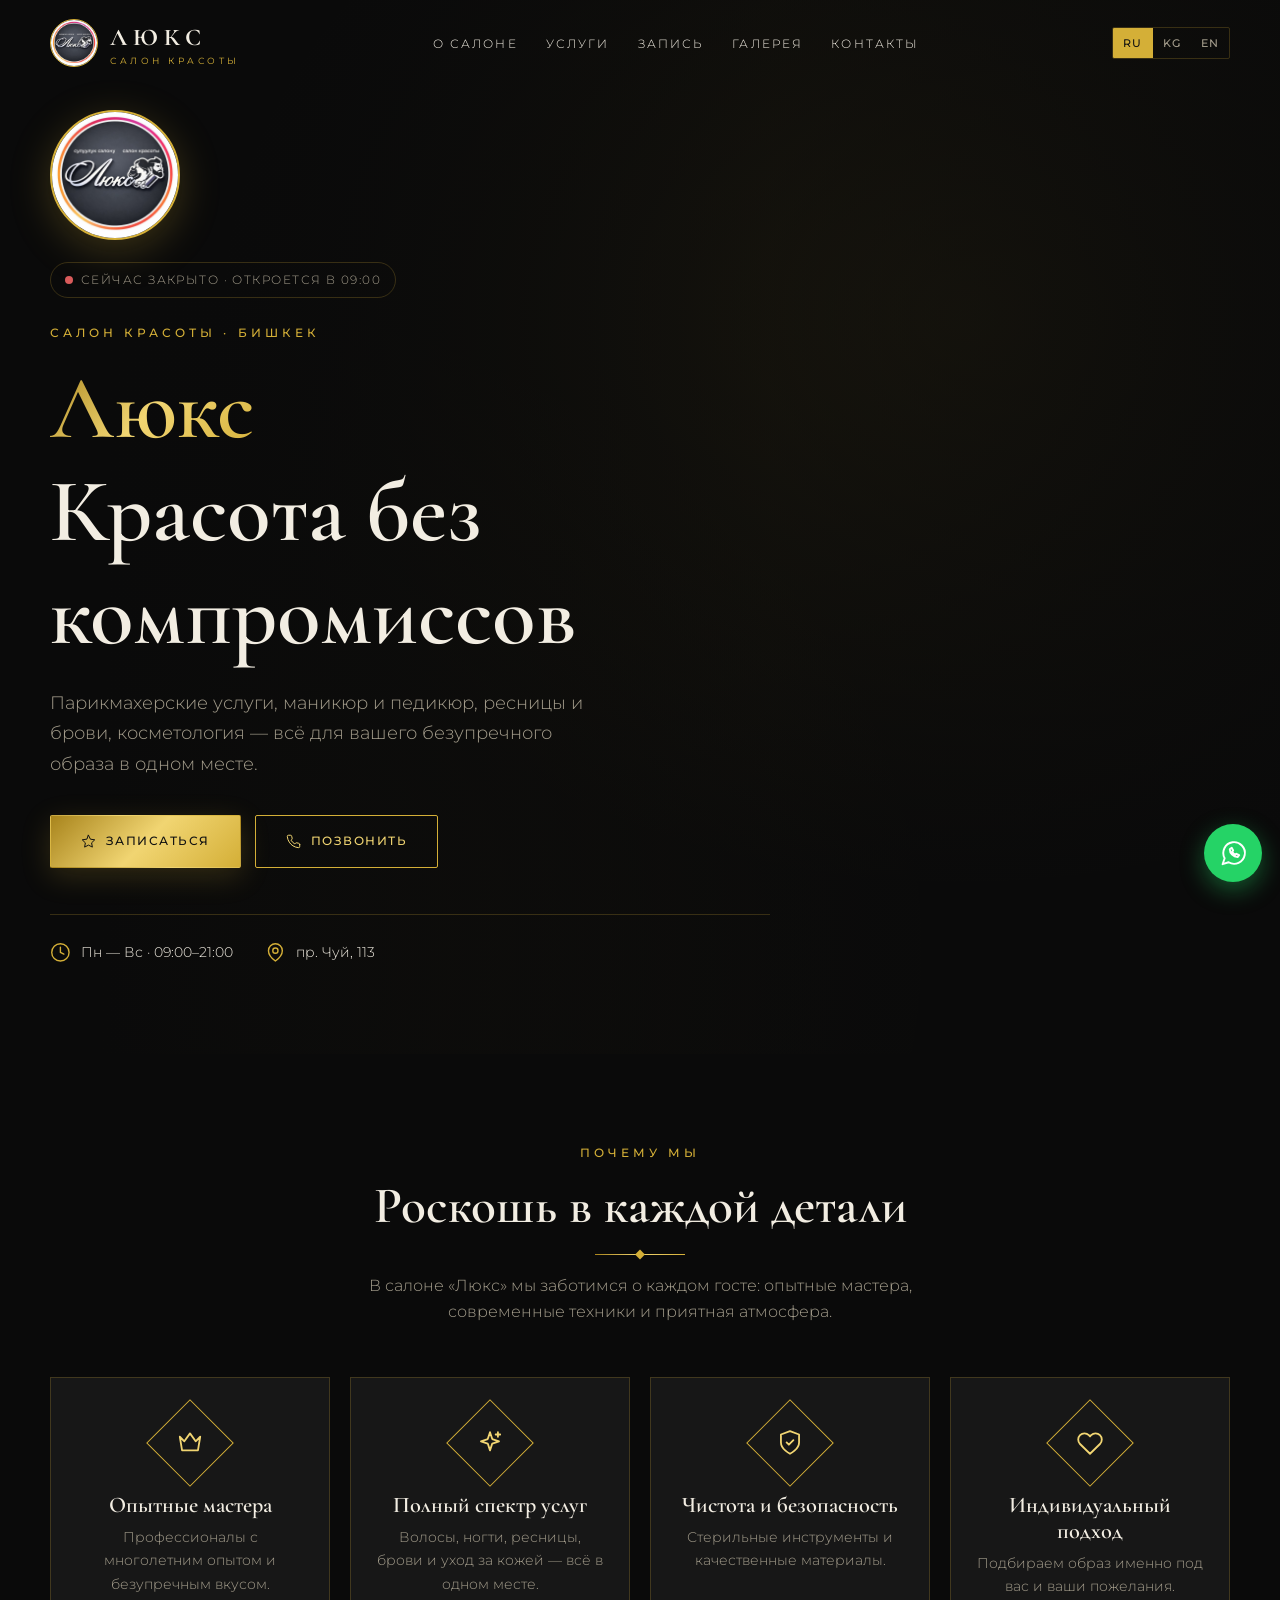
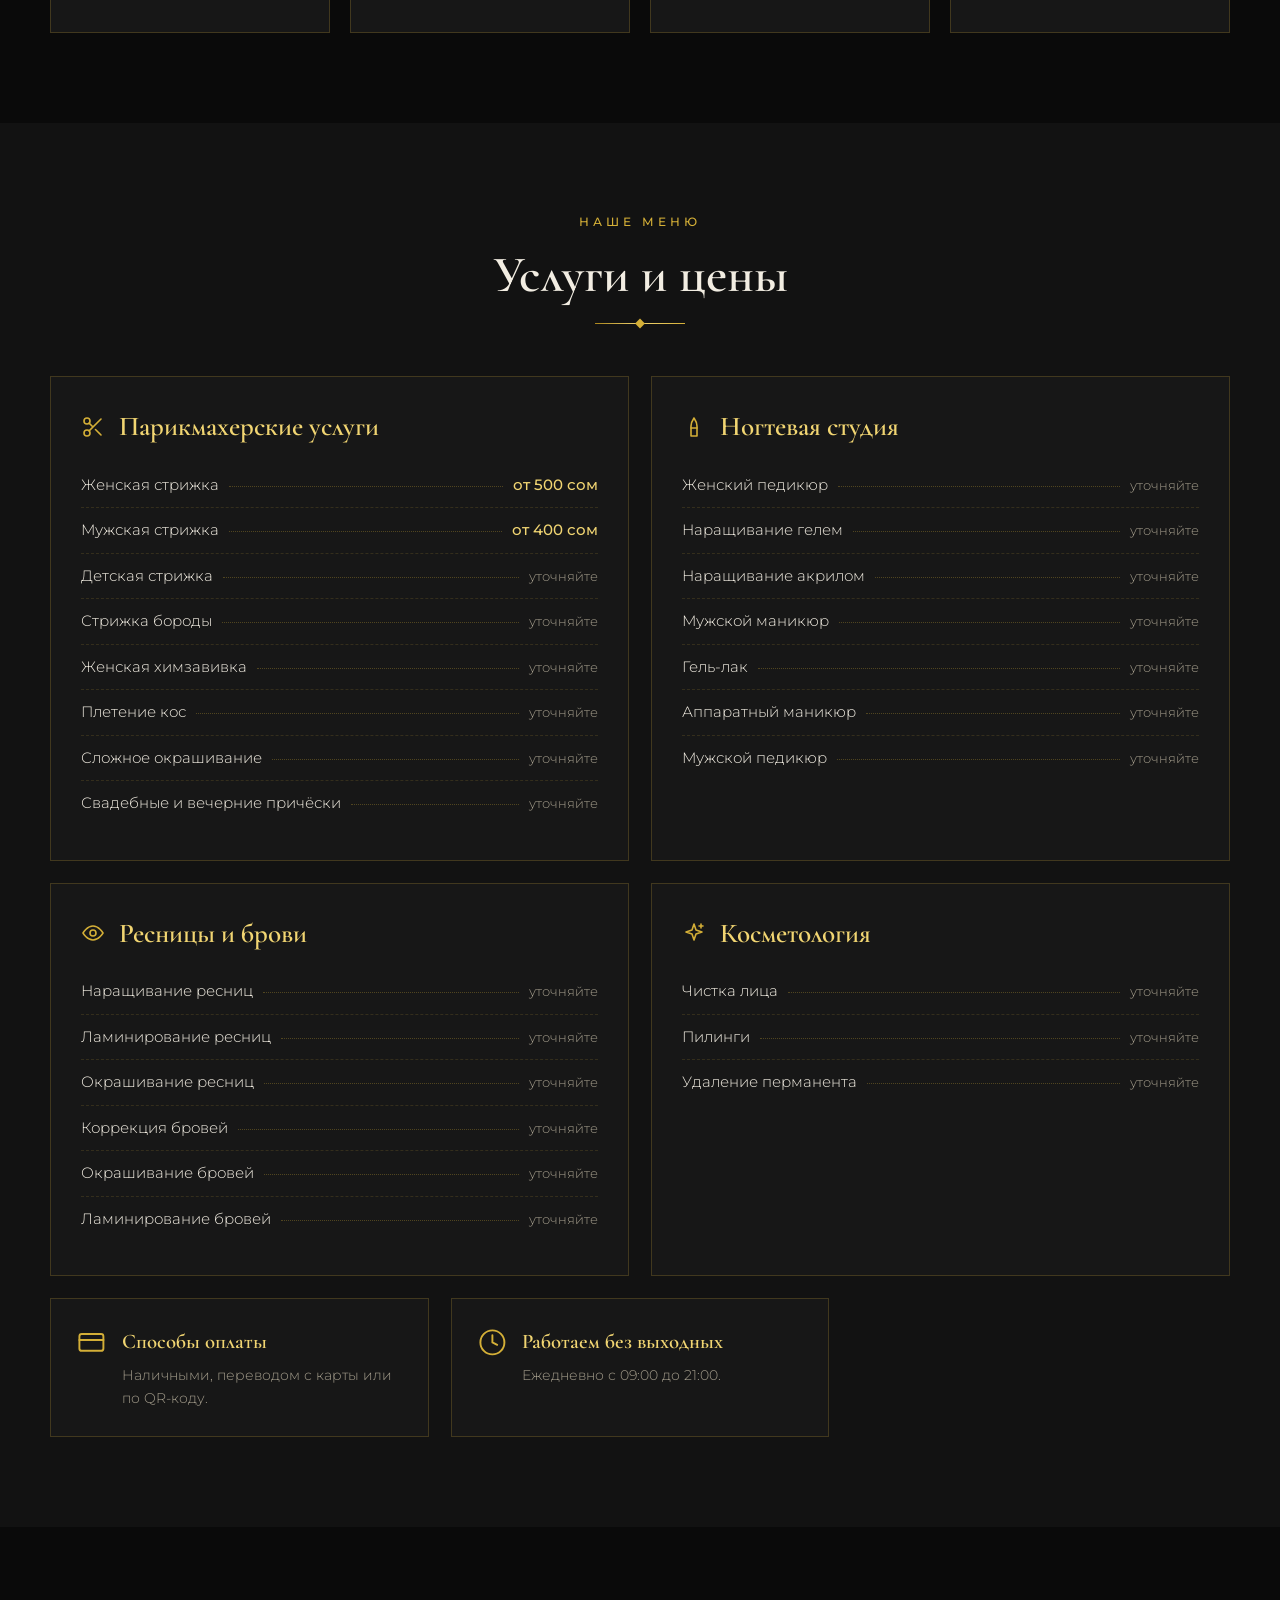
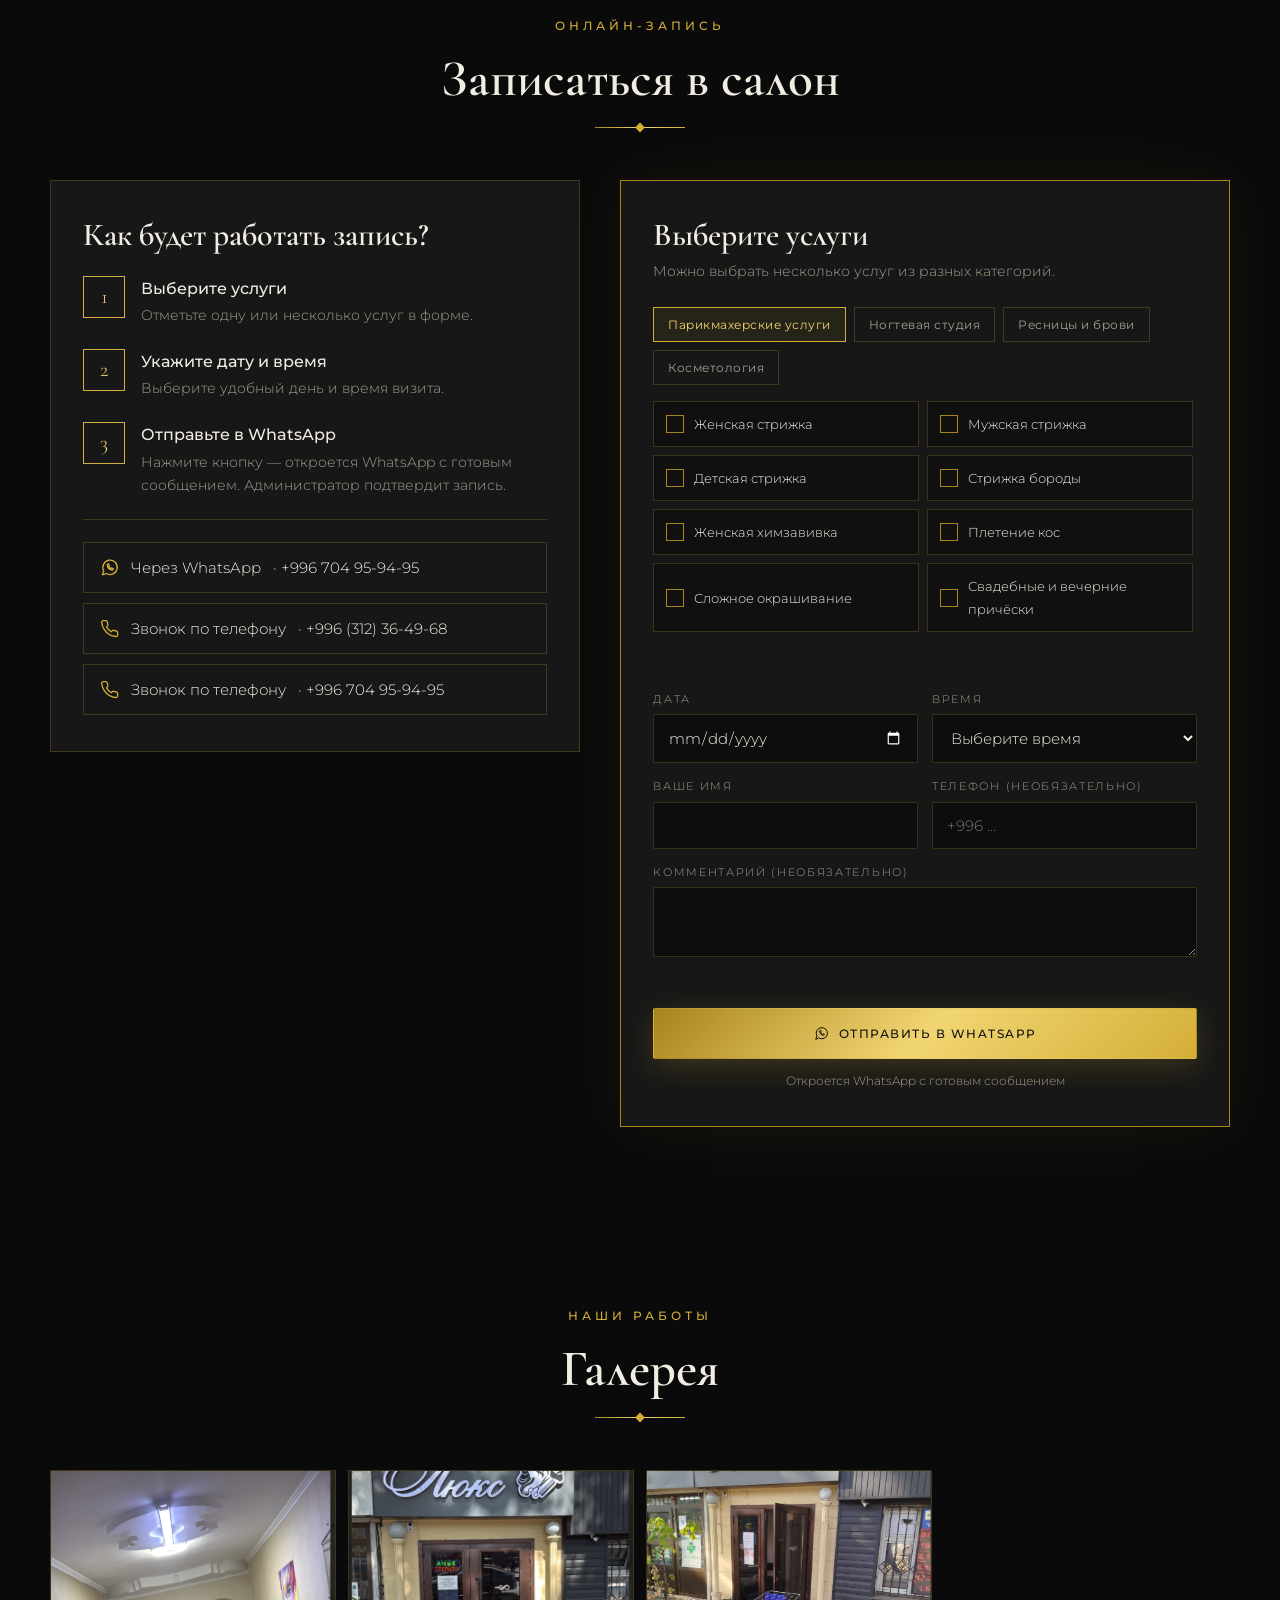
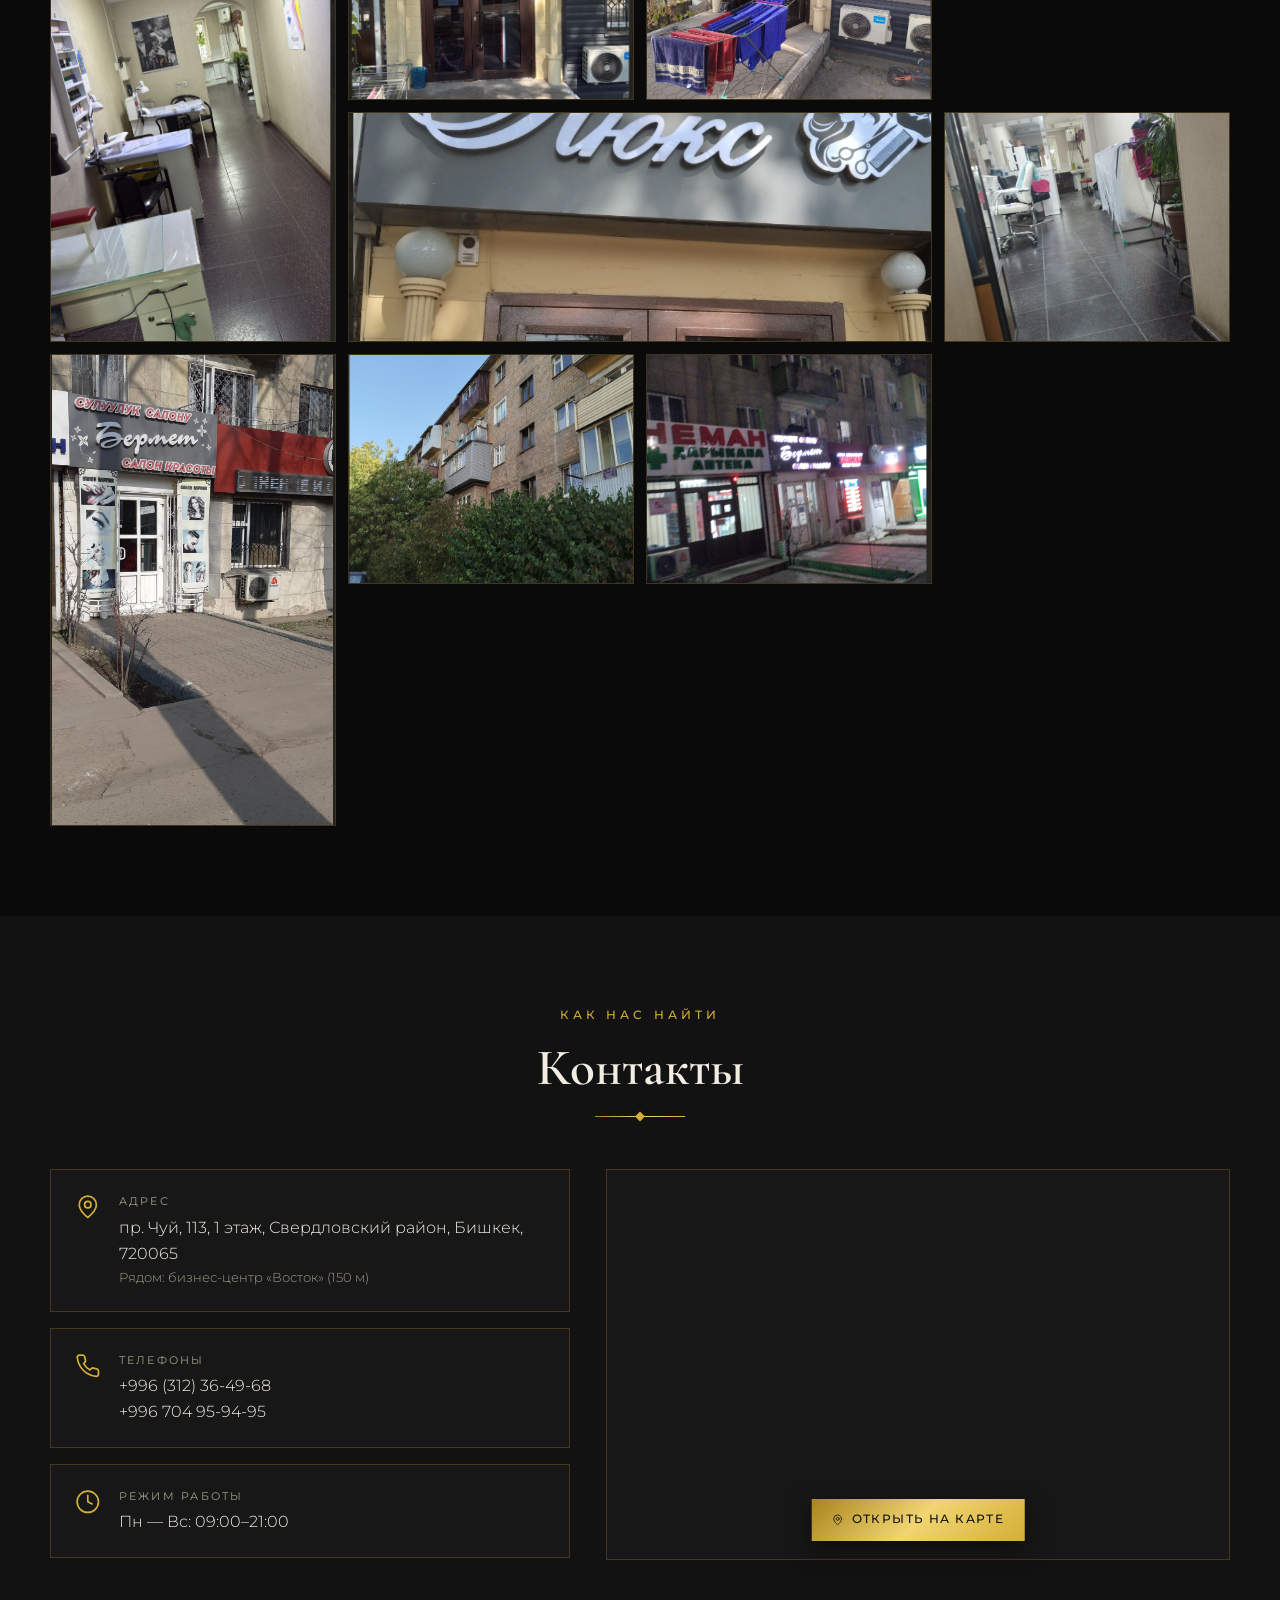
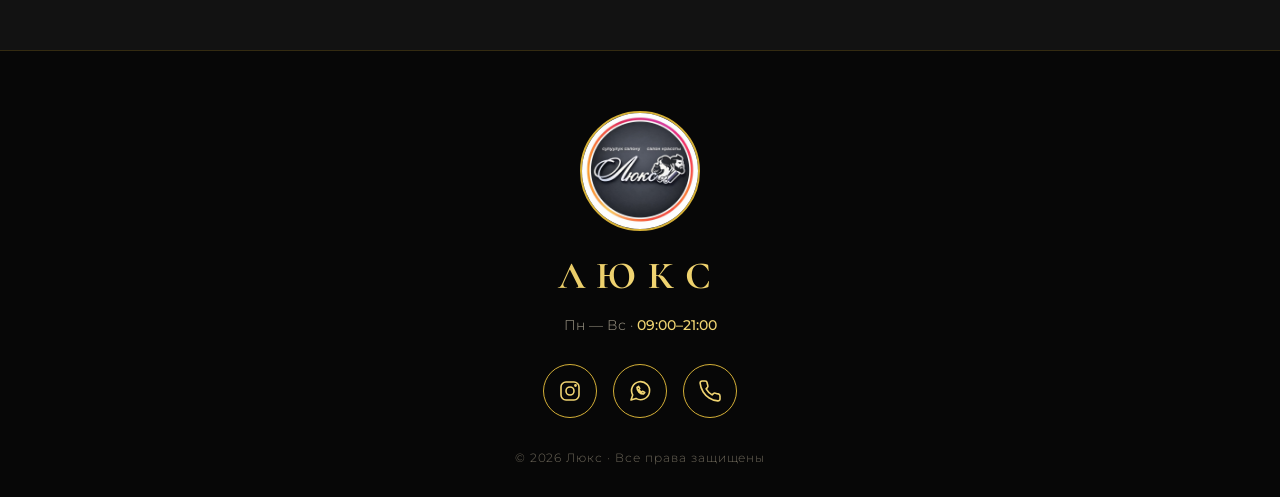
==== commit a43d7ec7: "new site Lux update" ====
--- a/index.html
+++ b/index.html
@@ -5,6 +5,11 @@
 <meta name="viewport" content="width=device-width, initial-scale=1">
 <title>Люкс — Салон красоты, Бишкек</title>
 <meta name="description" content="Салон красоты «Люкс» в Бишкеке: парикмахерские услуги, маникюр, педикюр, ресницы, брови, косметология. Ежедневно 09:00–21:00.">
+<link rel="icon" type="image/png" href="logo.png">
+<link rel="apple-touch-icon" href="logo.png">
+<meta property="og:image" content="logo.png">
+<meta property="og:title" content="Люкс — Салон красоты, Бишкек">
+<meta name="theme-color" content="#0a0a0a">
 <link rel="preconnect" href="https://fonts.googleapis.com">
 <link rel="preconnect" href="https://fonts.gstatic.com" crossorigin>
 <link href="https://fonts.googleapis.com/css2?family=Cormorant+Garamond:wght@500;600;700&family=Montserrat:wght@300;400;500;600&display=swap" rel="stylesheet">
@@ -176,6 +181,12 @@
 .map-opt svg{color:var(--gold);font-size:1.3rem}
 .map-opt:hover{border-color:var(--gold);color:var(--gold2);background:rgba(212,175,55,.07)}
 
+/* Logo image */
+.logo-img{width:48px;height:48px;border-radius:50%;object-fit:cover;flex:none;border:1px solid var(--gold);background:#fff}
+.hero-logo{width:130px;height:130px;border-radius:50%;object-fit:cover;border:2px solid var(--gold);margin-bottom:22px;box-shadow:0 10px 40px rgba(212,175,55,.25);background:#fff}
+.f-logo-img{width:120px;height:120px;border-radius:50%;object-fit:cover;margin:0 auto 14px;border:2px solid var(--gold);background:#fff}
+@media(max-width:640px){.hero-logo{width:96px;height:96px}.logo-img{width:40px;height:40px}}
+
 /* Footer */
 footer{padding:60px 0 30px;border-top:1px solid var(--line);background:#070707;text-align:center}
 .f-logo{font-family:'Cormorant Garamond',serif;font-size:2.4rem;letter-spacing:.3em;font-weight:700;margin-bottom:6px}
@@ -258,7 +269,8 @@
 <header id="header">
   <div class="container nav">
     <a href="#home" class="logo" aria-label="Люкс">
-      <div class="logo-mark"><span>L</span></div>
+      <img class="logo-img" src="logo.png" alt="Люкс" width="48" height="48" onerror="var s=this.nextElementSibling;s.style.display='grid';this.remove()">
+      <div class="logo-mark" style="display:none"><span>L</span></div>
       <div class="logo-text">ЛЮКС<small data-i18n="logoSub">САЛОН КРАСОТЫ</small></div>
     </a>
     <nav id="nav">
@@ -287,6 +299,7 @@
 <section class="hero" id="home">
   <div class="container">
     <div class="hero-inner">
+      <img class="hero-logo" src="logo.png" alt="Люкс — салон красоты" width="130" height="130" onerror="this.remove()">
       <div class="status" id="status"><i></i><span id="statusText"></span></div>
       <span class="eyebrow" data-i18n="hero_eyebrow">Салон красоты · Бишкек</span>
       <h1><span class="gold-text">Люкс</span><br><span data-i18n="hero_title">Красота без компромиссов</span></h1>
@@ -420,6 +433,7 @@
 
 <footer>
   <div class="container">
+    <img class="f-logo-img" src="logo.png" alt="Люкс" width="120" height="120" loading="lazy" onerror="this.remove()">
     <div class="f-logo gold-text">ЛЮКС</div>
     <div class="f-hours"><span data-i18n="f_hours">Пн — Вс</span> · <b>09:00–21:00</b></div>
     <div class="socials">
